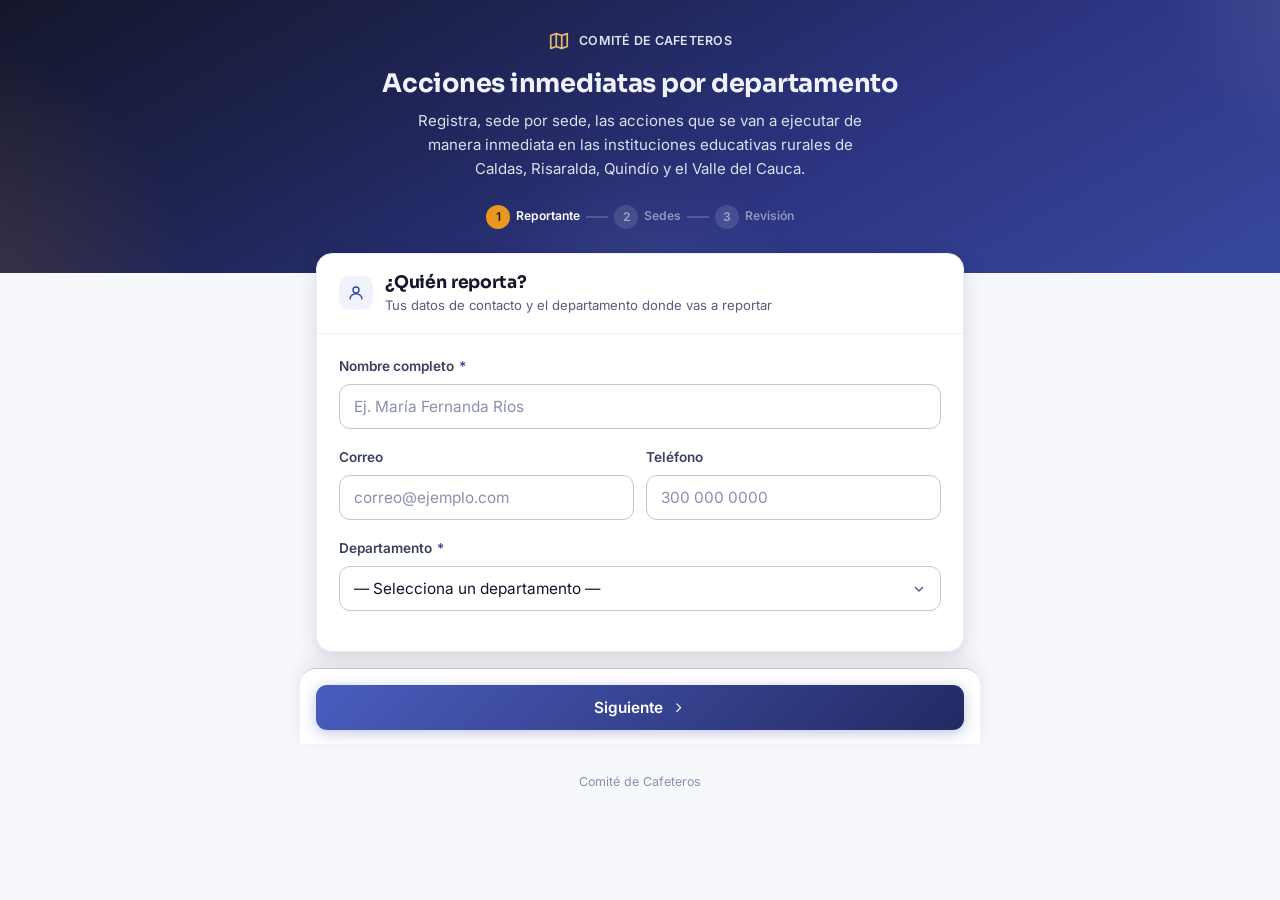
==== index.html @ 0e6f5e3b "Quita "Alianza Educación Rural" del pie de página Co-Authored-By: Claude Sonnet 5 <noreply@anthropic" ====
<!DOCTYPE html>
<html lang="es">
<head>
<meta charset="UTF-8" />
<meta name="viewport" content="width=device-width, initial-scale=1.0, maximum-scale=1" />
<title>Acciones inmediatas por departamento — Comité de Cafeteros</title>
<link rel="icon" type="image/svg+xml" href="favicon.svg" />
<link rel="stylesheet" href="css/tokens.css" />
<link rel="stylesheet" href="css/formulario.css" />
</head>
<body>

<!-- ─── Sprite de íconos (SVG en línea, trazo único) ───────── -->
<svg style="display:none" aria-hidden="true">
  <symbol id="icono-mapa" viewBox="0 0 24 24">
    <path d="M9 4 3 6v14l6-2 6 2 6-2V4l-6 2-6-2Z" stroke-linejoin="round"/>
    <path d="M9 4v14M15 6v14"/>
  </symbol>
  <symbol id="icono-usuario" viewBox="0 0 24 24">
    <circle cx="12" cy="8" r="4"/>
    <path d="M4 20c0-4 3.6-7 8-7s8 3 8 7"/>
  </symbol>
  <symbol id="icono-marcador" viewBox="0 0 24 24">
    <path d="M12 21s7-6.1 7-11.5a7 7 0 0 0-14 0C5 14.9 12 21 12 21Z"/>
    <circle cx="12" cy="9.5" r="2.4"/>
  </symbol>
  <symbol id="icono-edificio" viewBox="0 0 24 24">
    <path d="M4 21V5a1 1 0 0 1 1-1h7a1 1 0 0 1 1 1v16"/>
    <path d="M13 10h6a1 1 0 0 1 1 1v10"/>
    <path d="M4 21h16"/>
    <path d="M8 8h1M8 12h1M8 16h1M16 14h1M16 18h1"/>
  </symbol>
  <symbol id="icono-portapapeles" viewBox="0 0 24 24">
    <path d="M9 3.6h6a1 1 0 0 1 1 1V6h1a2 2 0 0 1 2 2v12a2 2 0 0 1-2 2H7a2 2 0 0 1-2-2V8a2 2 0 0 1 2-2h1V4.6a1 1 0 0 1 1-1Z"/>
    <path d="M9 12h6M9 16h4"/>
  </symbol>
  <symbol id="icono-mas" viewBox="0 0 24 24">
    <path d="M12 5v14M5 12h14"/>
  </symbol>
  <symbol id="icono-menos" viewBox="0 0 24 24">
    <path d="M5 12h14"/>
  </symbol>
  <symbol id="icono-x" viewBox="0 0 24 24">
    <path d="m6 6 12 12M18 6 6 18"/>
  </symbol>
  <symbol id="icono-basura" viewBox="0 0 24 24">
    <path d="M4 7h16"/>
    <path d="M9 7V5a1 1 0 0 1 1-1h4a1 1 0 0 1 1 1v2"/>
    <path d="M6 7l1 13a2 2 0 0 0 2 2h6a2 2 0 0 0 2-2l1-13"/>
    <path d="M10 11v6M14 11v6"/>
  </symbol>
  <symbol id="icono-check-circulo" viewBox="0 0 24 24">
    <circle cx="12" cy="12" r="9"/>
    <path d="m8 12.4 2.6 2.6L16 9.6"/>
  </symbol>
  <symbol id="icono-alerta" viewBox="0 0 24 24">
    <path d="M12 4 22 20H2Z" stroke-linejoin="round"/>
    <path d="M12 10.2v3.6"/>
    <circle cx="12" cy="17" r="0.9" fill="currentColor" stroke="none"/>
  </symbol>
  <symbol id="icono-circulo" viewBox="0 0 24 24">
    <circle cx="12" cy="12" r="8"/>
  </symbol>
  <symbol id="icono-bandera" viewBox="0 0 24 24">
    <path d="M5 21V4"/>
    <path d="M5 4s1.3-1 4-1 4.7 2 7.5 2 3.5-1 3.5-1v11s-1 1-3.5 1-4.7-2-7.5-2-4 1-4 1"/>
  </symbol>
  <symbol id="icono-lapiz" viewBox="0 0 24 24">
    <path d="M17 3a2.85 2.83 0 1 1 4 4L7.5 20.5 2 22l1.5-5.5Z" stroke-linejoin="round"/>
  </symbol>
  <symbol id="icono-guardado" viewBox="0 0 24 24">
    <path d="M19 21H5a2 2 0 0 1-2-2V5a2 2 0 0 1 2-2h11l5 5v11a2 2 0 0 1-2 2Z" stroke-linejoin="round"/>
    <path d="M17 21v-8H7v8M7 3v5h8"/>
  </symbol>
  <symbol id="icono-flecha-izq" viewBox="0 0 24 24">
    <path d="m15 6-6 6 6 6"/>
  </symbol>
  <symbol id="icono-flecha-der" viewBox="0 0 24 24">
    <path d="m9 6 6 6-6 6"/>
  </symbol>
</svg>

<header class="header">
  <div class="header-inner">
    <div class="header-marca">
      <svg class="icono-svg"><use href="#icono-mapa"></use></svg>
      <span>COMITÉ DE CAFETEROS</span>
    </div>
    <h1 class="header-titulo">Acciones inmediatas por departamento</h1>
    <p class="header-sub">
      Registra, sede por sede, las acciones que se van a ejecutar de manera
      inmediata en las instituciones educativas rurales de Caldas, Risaralda,
      Quindío y el Valle del Cauca.
    </p>

    <div class="progreso-pasos" id="progresoPasos">
      <div class="progreso-paso activo" data-paso="1"><span class="num">1</span><span class="etiqueta">Reportante</span></div>
      <div class="progreso-linea"></div>
      <div class="progreso-paso" data-paso="2"><span class="num">2</span><span class="etiqueta">Sedes</span></div>
      <div class="progreso-linea"></div>
      <div class="progreso-paso" data-paso="3"><span class="num">3</span><span class="etiqueta">Revisión</span></div>
    </div>
  </div>
</header>

<main class="contenedor">

  <form id="formulario" novalidate>

    <!-- ═══ PASO 1 — Quién reporta ═══ -->
    <section class="paso" id="paso1" data-paso="1">
      <div class="card">
        <div class="card-head">
          <div class="icono"><svg class="icono-svg"><use href="#icono-usuario"></use></svg></div>
          <div>
            <h2>¿Quién reporta?</h2>
            <div class="card-head-sub">Tus datos de contacto y el departamento donde vas a reportar</div>
          </div>
        </div>
        <div class="card-body">
          <div class="campo">
            <label for="reportanteNombre">Nombre completo <span class="req">*</span></label>
            <input class="control" id="reportanteNombre" list="listaReportantes" placeholder="Ej. María Fernanda Ríos" autocomplete="off" required />
            <datalist id="listaReportantes"></datalist>
            <div class="previsualizacion oculto" id="previaNombreReportante"></div>
          </div>
          <div class="campo-fila">
            <div class="campo">
              <label for="reportanteCorreo">Correo</label>
              <input class="control" type="email" id="reportanteCorreo" placeholder="correo@ejemplo.com" />
            </div>
            <div class="campo">
              <label for="reportanteTelefono">Teléfono</label>
              <input class="control" type="tel" id="reportanteTelefono" placeholder="300 000 0000" />
            </div>
          </div>
          <div class="campo">
            <label for="selectDepartamento">Departamento <span class="req">*</span></label>
            <select class="control" id="selectDepartamento" required>
              <option value="">— Selecciona un departamento —</option>
            </select>
          </div>

          <div class="oculto" id="bloqueMisReportes">
            <label>Ya tienes registros guardados</label>
            <div class="mis-reportes" id="listaMisReportes"></div>
          </div>
        </div>
      </div>
    </section>

    <!-- ═══ PASO 2 — Instituciones y sedes ═══ -->
    <section class="paso oculto" id="paso2" data-paso="2">
      <div class="card">
        <div class="card-head">
          <div class="icono"><svg class="icono-svg"><use href="#icono-edificio"></use></svg></div>
          <div>
            <h2>Instituciones y sedes</h2>
            <div class="card-head-sub">Agrega una o más instituciones — cada una puede ser de un municipio distinto — y dentro de cada una sus sedes afectadas</div>
          </div>
        </div>
        <div class="card-body">
          <div id="listaInstituciones"></div>
          <button type="button" class="btn btn-agregar" id="btnAgregarInstitucion">
            <svg class="icono-svg"><use href="#icono-mas"></use></svg>
            Agregar institución educativa
          </button>
        </div>
      </div>
    </section>

    <!-- ═══ PASO 3 — Revisión y envío ═══ -->
    <section class="paso oculto" id="paso3" data-paso="3">
      <div class="card">
        <div class="card-head">
          <div class="icono"><svg class="icono-svg"><use href="#icono-portapapeles"></use></svg></div>
          <div>
            <h2>Revisión</h2>
            <div class="card-head-sub">Verifica la información antes de enviarla</div>
          </div>
        </div>
        <div class="card-body">
          <div id="alertaRevision"></div>
          <div id="listaRevision"></div>
        </div>
      </div>
    </section>

    <div class="autoguardado oculto" id="indicadorAutoguardado">
      <svg class="icono-svg"><use href="#icono-guardado"></use></svg>
      <span id="textoAutoguardado">Guardado en este dispositivo</span>
    </div>

    <div class="acciones-paso">
      <button type="button" class="btn btn-secundario oculto" id="btnAnterior">
        <svg class="icono-svg"><use href="#icono-flecha-izq"></use></svg>
        Anterior
      </button>
      <button type="button" class="btn btn-primario" id="btnSiguiente">
        Siguiente
        <svg class="icono-svg"><use href="#icono-flecha-der"></use></svg>
      </button>
      <button type="button" class="btn btn-primario oculto" id="btnEnviar">Enviar registros</button>
    </div>
  </form>

  <!-- ═══ Pantalla de resultado del envío ═══ -->
  <section class="pantalla-resultado oculto" id="pantallaResultado">
    <div class="icono-resultado" id="iconoResultado"></div>
    <div class="titulo" id="tituloResultado"></div>
    <div class="detalle" id="detalleResultado"></div>
    <div class="barra-global"><div class="relleno" id="barraGlobalRelleno"></div></div>
    <div class="lista-progreso-envio" id="listaProgresoEnvio"></div>
    <div id="accionesResultado"></div>
  </section>

  <div class="footer-creditos">Comité de Cafeteros</div>
</main>

<!-- ═══ Templates de repetidores ═══ -->
<template id="tpl-institucion">
  <div class="institucion-bloque">
    <div class="institucion-head">
      <div class="titulo">
        <svg class="icono-svg"><use href="#icono-edificio"></use></svg>
        <span class="numero-institucion">Institución</span>
      </div>
      <button type="button" class="btn-peligro btn-quitar-institucion">
        <svg class="icono-svg"><use href="#icono-basura"></use></svg>
        Quitar
      </button>
    </div>
    <div class="institucion-body">
      <div class="campo">
        <label>Municipio <span class="req">*</span></label>
        <select class="control select-municipio">
          <option value="">— Selecciona un municipio —</option>
        </select>
      </div>

      <div class="campo campo-institucion-select">
        <label>Institución educativa <span class="req">*</span></label>
        <select class="control select-institucion"></select>
      </div>
      <div class="campo campo-institucion-otra oculto">
        <label>Nombre de la institución educativa <span class="req">*</span></label>
        <input class="control input-institucion-otra" placeholder="Ej. Institución Educativa El Edén" />
      </div>

      <div class="sedes-lista"></div>
      <button type="button" class="btn btn-agregar btn-agregar-sede">
        <svg class="icono-svg"><use href="#icono-mas"></use></svg>
        Agregar sede
      </button>
    </div>
  </div>
</template>

<template id="tpl-sede">
  <div class="sede-bloque">
    <div class="sede-head">
      <div class="titulo">
        <svg class="icono-svg"><use href="#icono-marcador"></use></svg>
        <span class="numero-sede">Sede</span>
        <span class="badge-estado borrador badge-estado-sede">Borrador</span>
      </div>
      <button type="button" class="btn-peligro btn-quitar-sede">
        <svg class="icono-svg"><use href="#icono-x"></use></svg>
      </button>
    </div>
    <div class="sede-body">
      <div class="campo campo-sede-select">
        <label>Nombre de la sede <span class="req">*</span></label>
        <select class="control select-sede"></select>
      </div>
      <div class="campo campo-sede-otra oculto">
        <label>Nombre de la sede <span class="req">*</span></label>
        <input class="control input-sede-otra" placeholder="Ej. Central" />
      </div>

      <div class="campo-fila">
        <div class="campo">
          <label>Vereda</label>
          <input class="control input-vereda" placeholder="Ej. La Esperanza" />
        </div>
        <div class="campo">
          <label>Nombre del rector</label>
          <input class="control input-rector" placeholder="Ej. Carlos Andrés Gómez" />
        </div>
      </div>

      <div class="campo">
        <label>Número de estudiantes</label>
        <div class="stepper">
          <button type="button" class="btn-restar" aria-label="Restar">
            <svg class="icono-svg"><use href="#icono-menos"></use></svg>
          </button>
          <input class="control input-estudiantes" type="number" min="0" step="1" value="" placeholder="0" />
          <button type="button" class="btn-sumar" aria-label="Sumar">
            <svg class="icono-svg"><use href="#icono-mas"></use></svg>
          </button>
        </div>
      </div>

      <div class="campo">
        <label>Afectaciones</label>
        <div class="chips chips-afectacion">
          <button type="button" class="chip" data-valor="Estructural">Estructural</button>
          <button type="button" class="chip" data-valor="Cubierta y techos">Cubierta y techos</button>
          <button type="button" class="chip" data-valor="Pisos y andenes">Pisos y andenes</button>
          <button type="button" class="chip" data-valor="Baterías sanitarias">Baterías sanitarias</button>
          <button type="button" class="chip" data-valor="Acueducto / agua potable">Acueducto / agua potable</button>
          <button type="button" class="chip" data-valor="Energía eléctrica">Energía eléctrica</button>
          <button type="button" class="chip" data-valor="Conectividad / internet">Conectividad / internet</button>
          <button type="button" class="chip" data-valor="Mobiliario y dotación">Mobiliario y dotación</button>
          <button type="button" class="chip" data-valor="Restaurante escolar / cocina">Restaurante escolar / cocina</button>
          <button type="button" class="chip" data-valor="Vías de acceso">Vías de acceso</button>
          <button type="button" class="chip" data-valor="Zonas deportivas">Zonas deportivas</button>
          <button type="button" class="chip" data-valor="Vivienda de docentes">Vivienda de docentes</button>
          <button type="button" class="chip" data-valor="Otra">Otra</button>
          <button type="button" class="chip" data-valor="Sin afectaciones" data-sin-afectaciones>Sin afectaciones</button>
        </div>
      </div>

      <div class="campo">
        <label>Descripción de las afectaciones</label>
        <textarea class="control textarea-descripcion" placeholder="Describe brevemente el estado de la sede…"></textarea>
      </div>

      <div class="campo">
        <label>Acciones para ejecutar de manera inmediata</label>
        <textarea class="control textarea-acciones" placeholder="¿Qué se necesita hacer ya en esta sede?"></textarea>
      </div>
    </div>
  </div>
</template>

<script src="js/texto.js"></script>
<script src="js/catalogo.js"></script>
<script src="js/config.js"></script>
<script src="js/formulario.js"></script>
</body>
</html>
---- css/tokens.css ----
/* ================================================
   TOKENS — Acciones inmediatas por departamento
   Paleta propia: índigo profundo + acento ámbar. Distinta a propósito de la
   terracota de "Encuesta Daños por sismo" y del verde del resto del
   programa, para que esta plataforma se distinga de un vistazo.
   ================================================ */

@import url('https://fonts.googleapis.com/css2?family=Sora:wght@500;600;700;800&family=Inter:opsz,wght@14..32,400;14..32,500;14..32,600;14..32,700&display=swap');

:root {
  /* Neutros fríos */
  --papel:      #F7F8FC;
  --superficie: #FFFFFF;
  --tinta-900:  #14172B;
  --tinta-700:  #3A4060;
  --tinta-600:  #565D82;
  --tinta-400:  #8A90AE;
  --tinta-300:  #C1C6DE;
  --borde:      #E2E5F0;
  --borde-suave:#EDEFF6;

  /* Marca — índigo */
  --indigo-800: #232A63;
  --indigo-700: #2C3480;
  --indigo-600: #37489C;
  --indigo-500: #4A5DBE;
  --indigo-300: #A7B2E3;
  --indigo-100: #E7EAFA;
  --indigo-50:  #F1F3FC;

  /* Acento — ámbar */
  --ambar-600:  #C8790F;
  --ambar-500:  #E8981F;
  --ambar-300:  #F5C777;
  --ambar-100:  #FDF0D8;

  /* Semántico: éxito / completo */
  --exito-ink:  #1F5C38;
  --exito:      #2F7A4F;
  --exito-bg:   #E6F3EA;
  --exito-borde:#A9D9BB;

  /* Semántico: borrador / atención */
  --alerta-ink: #8F5C0A;
  --alerta:     #D99A2B;
  --alerta-bg:  #FCF1DC;
  --alerta-borde:#F0CE8E;

  /* Semántico: error */
  --peligro-ink:#8A2C22;
  --peligro:    #B23A2E;
  --peligro-bg: #FBEAE7;
  --peligro-borde:#EFC0B7;

  /* Semántico: informativo */
  --info-ink:   #2B4E7A;
  --info:       #3D6FA6;
  --info-bg:    #EAF1F8;
  --info-borde: #BFD7EC;

  --sombra-xs:  0 1px 2px rgba(20,23,43,0.06);
  --sombra-sm:  0 2px 6px rgba(20,23,43,0.07), 0 1px 2px rgba(20,23,43,0.05);
  --sombra:     0 8px 24px rgba(20,23,43,0.10), 0 2px 8px rgba(20,23,43,0.05);
  --sombra-lg:  0 16px 44px rgba(20,23,43,0.14), 0 4px 14px rgba(20,23,43,0.07);

  --radio:      16px;
  --radio-sm:   11px;
  --radio-pill: 100px;

  --ease-out:   cubic-bezier(0.16, 1, 0.3, 1);
  --t-fast:     0.15s var(--ease-out);
  --t:          0.22s var(--ease-out);
  --t-slow:     0.4s var(--ease-out);
}

*, *::before, *::after { box-sizing: border-box; margin: 0; padding: 0; }

html { -webkit-text-size-adjust: 100%; }

@media (prefers-reduced-motion: reduce) {
  *, *::before, *::after {
    animation-duration: 0.01ms !important;
    animation-iteration-count: 1 !important;
    transition-duration: 0.01ms !important;
    scroll-behavior: auto !important;
  }
}

body {
  font-family: 'Inter', sans-serif;
  font-weight: 400;
  background: var(--papel);
  color: var(--tinta-900);
  min-height: 100vh;
  line-height: 1.55;
  font-size: 16px;
  -webkit-font-smoothing: antialiased;
}

h1, h2, h3 { font-family: 'Sora', sans-serif; line-height: 1.2; letter-spacing: -0.01em; }

button { font-family: inherit; cursor: pointer; }
input, select, textarea { font-family: inherit; font-size: 1rem; }

a { color: var(--indigo-600); }

.oculto { display: none !important; }

:focus-visible {
  outline: 2.5px solid var(--indigo-500);
  outline-offset: 2px;
  border-radius: 4px;
}

.icono-svg {
  width: 1em;
  height: 1em;
  stroke: currentColor;
  fill: none;
  stroke-width: 1.85;
  stroke-linecap: round;
  stroke-linejoin: round;
  flex-shrink: 0;
  display: inline-block;
  vertical-align: -0.15em;
}

.spinner {
  width: 34px; height: 34px; margin: 0 auto 16px;
  border: 3px solid var(--indigo-100); border-top-color: var(--indigo-600);
  border-radius: 50%; animation: girar 0.7s linear infinite;
}
.spinner-sm {
  width: 16px; height: 16px;
  border: 2px solid var(--info-borde); border-top-color: var(--info);
  border-radius: 50%; animation: girar 0.7s linear infinite;
  flex-shrink: 0;
}
@keyframes girar { to { transform: rotate(360deg); } }
---- css/formulario.css ----
/* ================================================
   FORMULARIO — Acciones inmediatas por departamento
   ================================================ */

/* ─── Header ────────────────────────────────── */
.header {
  background: linear-gradient(150deg, #14172B 0%, #1E2350 30%, #2C3480 62%, #37489C 100%);
  color: #F1F3FC;
  padding: 30px 20px 44px;
  text-align: center;
  position: relative;
  overflow: hidden;
}

.header::before {
  content: '';
  position: absolute;
  inset: 0;
  background:
    radial-gradient(circle 520px at -8% 118%, rgba(232,152,31,0.20) 0%, transparent 58%),
    radial-gradient(circle 380px at 106% -12%, rgba(255,255,255,0.10) 0%, transparent 52%),
    radial-gradient(circle 260px at 50% 112%, rgba(255,255,255,0.06) 0%, transparent 60%);
  pointer-events: none;
}

.header-inner { position: relative; max-width: 680px; margin: 0 auto; }

.header-marca {
  display: inline-flex; align-items: center; justify-content: center; gap: 9px;
  margin-bottom: 16px; opacity: 0.92;
}
.header-marca .icono-svg { width: 22px; height: 22px; color: var(--ambar-300); }
.header-marca span { font-size: 0.78rem; font-weight: 600; letter-spacing: 0.02em; }

.header-titulo { font-size: 1.6rem; font-weight: 700; margin-bottom: 10px; }
.header-sub { font-size: 0.94rem; opacity: 0.9; max-width: 480px; margin: 0 auto; line-height: 1.6; }

/* ─── Progreso del asistente ──────────────────── */
.progreso-pasos {
  display: flex; align-items: center; justify-content: center; gap: 6px;
  margin-top: 24px; position: relative;
}
.progreso-paso {
  display: flex; align-items: center; gap: 6px;
  font-size: 0.76rem; font-weight: 600; color: rgba(241,243,252,0.5);
  transition: color var(--t);
}
.progreso-paso .num {
  width: 24px; height: 24px; border-radius: 50%;
  background: rgba(255,255,255,0.12); color: inherit;
  display: flex; align-items: center; justify-content: center;
  font-size: 0.75rem; transition: background var(--t), color var(--t);
}
.progreso-paso.activo { color: #fff; }
.progreso-paso.activo .num { background: var(--ambar-500); color: #26160A; }
.progreso-paso.hecho { color: rgba(241,243,252,0.85); }
.progreso-paso.hecho .num { background: rgba(255,255,255,0.22); }
.progreso-linea { width: 22px; height: 1.5px; background: rgba(255,255,255,0.18); }
.progreso-paso .etiqueta { display: none; }
@media (min-width: 560px) {
  .progreso-paso .etiqueta { display: inline; }
}

/* ─── Contenedor principal ──────────────────── */
.contenedor { max-width: 680px; margin: -20px auto 0; padding: 0 16px 100px; position: relative; }

.cargando-catalogos { background: var(--superficie); border-radius: var(--radio); box-shadow: var(--sombra); padding: 52px 24px; text-align: center; color: var(--tinta-600); }

/* ─── Tarjetas genéricas ─────────────────────── */
.card { background: var(--superficie); border-radius: var(--radio); box-shadow: var(--sombra); margin-bottom: 16px; overflow: hidden; border: 1px solid var(--borde-suave); }
.card-head { padding: 18px 22px; display: flex; align-items: center; gap: 12px; border-bottom: 1px solid var(--borde-suave); }
.card-head .icono { width: 34px; height: 34px; border-radius: 10px; flex-shrink: 0; background: var(--indigo-50); color: var(--indigo-600); display: flex; align-items: center; justify-content: center; }
.card-head .icono .icono-svg { width: 18px; height: 18px; }
.card-head h2 { font-size: 1.08rem; font-weight: 700; color: var(--tinta-900); }
.card-head .card-head-sub { font-size: 0.82rem; color: var(--tinta-600); margin-top: 2px; }
.card-body { padding: 22px; }

/* ─── Paso (wizard) ───────────────────────────── */
.paso { animation: entrada-bloque 0.32s var(--ease-out); }

@keyframes entrada-bloque {
  from { opacity: 0; transform: translateY(-8px) scale(0.985); }
  to   { opacity: 1; transform: translateY(0) scale(1); }
}

/* ─── Campos ────────────────────────────────── */
.campo { margin-bottom: 18px; }
.campo label { display: block; font-size: 0.85rem; font-weight: 600; color: var(--tinta-700); margin-bottom: 7px; }
.campo .req { color: var(--indigo-600); margin-left: 2px; }
.campo .ayuda { font-size: 0.79rem; color: var(--tinta-600); margin-top: 5px; }
.campo .previsualizacion { font-size: 0.79rem; color: var(--indigo-600); margin-top: 5px; font-weight: 500; }

.control {
  display: block; width: 100%; padding: 12px 14px;
  border: 1.5px solid var(--tinta-300); border-radius: var(--radio-sm);
  font-size: 0.96rem; color: var(--tinta-900); background: var(--superficie);
  outline: none; transition: border-color var(--t), box-shadow var(--t), background var(--t);
  -webkit-appearance: none; appearance: none;
}
.control::placeholder { color: var(--tinta-400); }
.control:focus { border-color: var(--indigo-500); box-shadow: 0 0 0 3.5px var(--indigo-100); }
.control:disabled { background: var(--borde-suave); color: var(--tinta-600); cursor: not-allowed; }
.control-error { border-color: var(--peligro) !important; box-shadow: 0 0 0 3.5px var(--peligro-bg); }
textarea.control { resize: vertical; min-height: 88px; line-height: 1.55; }

select.control {
  background-image: url("data:image/svg+xml,%3Csvg xmlns='http://www.w3.org/2000/svg' width='16' height='16' viewBox='0 0 24 24' fill='none' stroke='%23565D82' stroke-width='2.25'%3E%3Cpath d='M6 9l6 6 6-6'/%3E%3C/svg%3E");
  background-repeat: no-repeat; background-position: right 13px center;
  padding-right: 38px; cursor: pointer;
}
select.control:disabled {
  background-image: url("data:image/svg+xml,%3Csvg xmlns='http://www.w3.org/2000/svg' width='16' height='16' viewBox='0 0 24 24' fill='none' stroke='%238A90AE' stroke-width='2.25'%3E%3Cpath d='M6 9l6 6 6-6'/%3E%3C/svg%3E");
}

.campo-fila { display: grid; grid-template-columns: 1fr 1fr; gap: 12px; }
@media (max-width: 480px) { .campo-fila { grid-template-columns: 1fr; } }

/* ─── Stepper número de estudiantes ──────────── */
.stepper { display: flex; align-items: center; gap: 10px; }
.stepper button {
  width: 40px; height: 40px; border-radius: var(--radio-sm); flex-shrink: 0;
  border: 1.5px solid var(--tinta-300); background: var(--superficie); color: var(--indigo-600);
  display: flex; align-items: center; justify-content: center;
  transition: background var(--t-fast), border-color var(--t-fast);
}
.stepper button:hover { background: var(--indigo-50); border-color: var(--indigo-500); }
.stepper button:active { transform: scale(0.95); }
.stepper input { text-align: center; }

/* ─── Chips (afectaciones) ───────────────────── */
.chips { display: flex; flex-wrap: wrap; gap: 8px; }
.chip {
  display: inline-flex; align-items: center; gap: 6px;
  padding: 9px 16px; border: 1.5px solid var(--tinta-300); border-radius: var(--radio-pill);
  background: var(--superficie); color: var(--tinta-600);
  font-size: 0.85rem; font-weight: 500;
  transition: border-color var(--t-fast), background var(--t-fast), color var(--t-fast), transform var(--t-fast);
  user-select: none;
}
.chip:hover { border-color: var(--indigo-500); color: var(--indigo-700); background: var(--indigo-50); }
.chip:active { transform: scale(0.96); }
.chip.activo {
  border-color: var(--indigo-600); background: var(--indigo-600); color: #fff; font-weight: 600;
  box-shadow: 0 2px 8px rgba(55,72,156,0.28);
  animation: chip-pop 0.28s var(--ease-out);
}
.chip[data-sin-afectaciones].activo { border-color: var(--exito); background: var(--exito); box-shadow: 0 2px 8px rgba(47,122,79,0.28); }
@keyframes chip-pop { 0% { transform: scale(0.9); } 55% { transform: scale(1.05); } 100% { transform: scale(1); } }

/* ─── Botones ───────────────────────────────── */
.btn {
  display: inline-flex; align-items: center; justify-content: center; gap: 8px;
  padding: 13px 22px; border: none; border-radius: var(--radio-sm);
  font-size: 0.96rem; font-weight: 600;
  transition: transform var(--t-fast), box-shadow var(--t-fast), opacity var(--t-fast), background var(--t-fast);
  white-space: nowrap;
}
.btn-primario { background: linear-gradient(135deg, var(--indigo-500), var(--indigo-800)); color: #fff; box-shadow: 0 3px 14px rgba(55,72,156,0.32); }
.btn-primario:hover:not(:disabled) { transform: translateY(-1.5px); box-shadow: 0 6px 18px rgba(55,72,156,0.38); }
.btn-primario:active:not(:disabled) { transform: translateY(0); }
.btn-primario:disabled { opacity: 0.45; cursor: not-allowed; box-shadow: none; }

.btn-secundario { background: var(--indigo-50); color: var(--indigo-700); border: 1.5px solid var(--indigo-100); }
.btn-secundario:hover { background: var(--indigo-100); }

.btn-agregar { width: 100%; background: var(--superficie); color: var(--indigo-700); border: 1.5px dashed var(--indigo-300); padding: 15px; }
.btn-agregar:hover { background: var(--indigo-50); border-style: solid; border-color: var(--indigo-500); }
.btn-agregar .icono-svg { width: 17px; height: 17px; }

.btn-peligro {
  background: var(--peligro-bg); color: var(--peligro-ink); border: 1.5px solid var(--peligro-borde);
  padding: 8px 13px; font-size: 0.84rem; border-radius: var(--radio-sm);
  display: inline-flex; align-items: center; gap: 6px;
}
.btn-peligro:hover { background: #F7DAD4; }
.btn-peligro .icono-svg { width: 14px; height: 14px; }

.btn-texto { background: none; color: var(--indigo-600); border: none; padding: 6px 4px; font-size: 0.85rem; font-weight: 600; text-decoration: underline; text-underline-offset: 2px; flex-shrink: 0; }
.btn-texto:hover { color: var(--indigo-800); }

.btn-block { width: 100%; }

/* ─── Bloques de institución / sede ──────────── */
.institucion-bloque {
  border: 1.5px solid var(--tinta-300); border-radius: var(--radio);
  margin-bottom: 16px; overflow: hidden; background: var(--superficie);
  animation: entrada-bloque 0.4s var(--ease-out);
  box-shadow: var(--sombra-xs);
}
.institucion-head { display: flex; align-items: center; justify-content: space-between; gap: 10px; padding: 15px 18px; background: var(--indigo-50); border-bottom: 1px solid var(--indigo-100); }
.institucion-head .titulo { display: flex; align-items: center; gap: 8px; font-weight: 700; color: var(--indigo-700); font-size: 0.96rem; }
.institucion-head .titulo .icono-svg { width: 16px; height: 16px; }
.institucion-body { padding: 20px; }

.sedes-lista { margin-top: 6px; }
.sede-bloque { border: 1.5px solid var(--tinta-300); border-radius: var(--radio-sm); margin-bottom: 14px; background: var(--papel); animation: entrada-bloque 0.35s var(--ease-out); }
.sede-head { display: flex; align-items: center; justify-content: space-between; gap: 10px; padding: 12px 16px; border-bottom: 1px solid var(--tinta-300); }
.sede-head .titulo { display: flex; align-items: center; gap: 7px; font-weight: 600; font-size: 0.89rem; color: var(--tinta-900); }
.sede-head .titulo .icono-svg { width: 14px; height: 14px; color: var(--indigo-600); }
.sede-body { padding: 18px; }

.badge-estado { font-size: 0.72rem; font-weight: 700; padding: 3px 10px; border-radius: var(--radio-pill); margin-left: 6px; white-space: nowrap; }
.badge-estado.borrador { color: var(--alerta-ink); background: var(--alerta-bg); }
.badge-estado.completo { color: var(--exito-ink); background: var(--exito-bg); }

/* ─── Alertas / mensajes ─────────────────────── */
.alerta { border-radius: var(--radio-sm); padding: 13px 16px; font-size: 0.87rem; margin-bottom: 16px; display: flex; align-items: flex-start; gap: 10px; font-weight: 500; animation: entrada-bloque 0.3s var(--ease-out); }
.alerta .icono-svg { width: 17px; height: 17px; margin-top: 1px; flex-shrink: 0; }
.alerta-error { background: var(--peligro-bg); color: var(--peligro-ink); border: 1.5px solid var(--peligro-borde); }
.alerta-aviso { background: var(--alerta-bg); color: var(--alerta-ink); border: 1.5px solid var(--alerta-borde); }
.alerta-ok    { background: var(--exito-bg); color: var(--exito-ink); border: 1.5px solid var(--exito-borde); }

/* ─── Autoguardado ────────────────────────────── */
.autoguardado { display: flex; align-items: center; gap: 6px; font-size: 0.78rem; color: var(--tinta-600); justify-content: center; margin-top: 10px; }
.autoguardado .icono-svg { width: 13px; height: 13px; }

/* ─── Mis reportes guardados ──────────────────── */
.mis-reportes { margin-top: 4px; }
.mis-reportes-item {
  display: flex; align-items: center; justify-content: space-between; gap: 10px;
  padding: 11px 14px; border-radius: var(--radio-sm); border: 1.5px solid var(--borde);
  margin-bottom: 8px; font-size: 0.85rem; background: var(--papel);
}
.mis-reportes-item .nombre { font-weight: 600; }
.mis-reportes-item .lugar { color: var(--tinta-600); font-size: 0.79rem; }

/* ─── Revisión ────────────────────────────────── */
.revision-item {
  border: 1.5px solid var(--borde); border-radius: var(--radio-sm);
  padding: 16px; margin-bottom: 12px; background: var(--papel);
}
.revision-item .titulo { font-weight: 700; color: var(--indigo-700); margin-bottom: 8px; display: flex; align-items: center; gap: 8px; }
.revision-item dl { display: grid; grid-template-columns: 120px 1fr; gap: 6px 12px; font-size: 0.86rem; }
.revision-item dt { color: var(--tinta-600); font-weight: 500; }
.revision-item dd { color: var(--tinta-900); }

/* ─── Pantalla de resultado (envío) ───────────── */
.pantalla-resultado { background: var(--superficie); border-radius: var(--radio); box-shadow: var(--sombra); padding: 40px 26px; text-align: center; animation: entrada-bloque 0.35s var(--ease-out); }
.pantalla-resultado .titulo { font-size: 1.2rem; font-weight: 700; margin: 16px 0 6px; }
.pantalla-resultado .detalle { font-size: 0.9rem; color: var(--tinta-600); margin-bottom: 22px; }

.icono-resultado { display: flex; justify-content: center; margin-bottom: 4px; }
.icono-resultado svg { width: 72px; height: 72px; }
.icono-resultado .anillo-exito { fill: none; stroke: var(--exito); stroke-width: 3.5; stroke-linecap: round; stroke-dasharray: 176; stroke-dashoffset: 176; animation: dibujar-anillo 0.5s var(--ease-out) forwards; }
.icono-resultado .marca-exito { fill: none; stroke: var(--exito); stroke-width: 4.5; stroke-linecap: round; stroke-linejoin: round; stroke-dasharray: 30; stroke-dashoffset: 30; animation: dibujar-marca 0.35s var(--ease-out) 0.42s forwards; }
@keyframes dibujar-anillo { to { stroke-dashoffset: 0; } }
@keyframes dibujar-marca  { to { stroke-dashoffset: 0; } }

.lista-progreso-envio { text-align: left; max-width: 460px; margin: 0 auto 8px; }
.progreso-item {
  display: flex; flex-wrap: wrap; align-items: center; gap: 10px;
  padding: 11px 14px; border-radius: var(--radio-sm); margin-bottom: 8px;
  background: var(--papel); font-size: 0.85rem;
  transition: background var(--t), color var(--t);
  animation: entrada-bloque 0.25s var(--ease-out);
}
.progreso-item .estado-icono { flex-shrink: 0; display: flex; align-items: center; justify-content: center; width: 18px; height: 18px; }
.progreso-item .estado-icono .icono-svg { width: 17px; height: 17px; }
.progreso-item.ok     { background: var(--exito-bg); color: var(--exito-ink); }
.progreso-item.error  { background: var(--peligro-bg); color: var(--peligro-ink); }
.progreso-item.activo { background: var(--info-bg); color: var(--info-ink); }
.progreso-item .nombre { flex: 1; }
.progreso-item .detalle-error { flex-basis: 100%; padding-left: 28px; font-size: 0.78rem; opacity: 0.9; }

.barra-global { height: 7px; background: var(--borde-suave); border-radius: var(--radio-pill); overflow: hidden; margin: 20px 0; }
.barra-global .relleno { height: 100%; width: 100%; background: linear-gradient(90deg, var(--indigo-600), var(--ambar-500)); transform: scaleX(0); transform-origin: left; transition: transform 0.4s var(--ease-out); border-radius: var(--radio-pill); }

/* ─── Navegación del asistente ────────────────── */
.acciones-paso {
  position: sticky; bottom: 0; background: var(--superficie);
  padding: 16px 16px 14px; border-top: 1px solid var(--tinta-300);
  box-shadow: 0 -6px 20px rgba(20,23,43,0.08); border-radius: var(--radio) var(--radio) 0 0;
  margin: 0 -16px; display: flex; gap: 10px;
}
.acciones-paso .btn { flex: 1; }

/* ─── Footer institucional ───────────────────── */
.footer-creditos { text-align: center; padding: 28px 16px 8px; font-size: 0.78rem; color: var(--tinta-400); }

/* ─── Responsive ─────────────────────────────── */
@media (max-width: 380px) {
  .header-titulo { font-size: 1.35rem; }
  .card-body, .institucion-body, .sede-body { padding: 15px; }
}
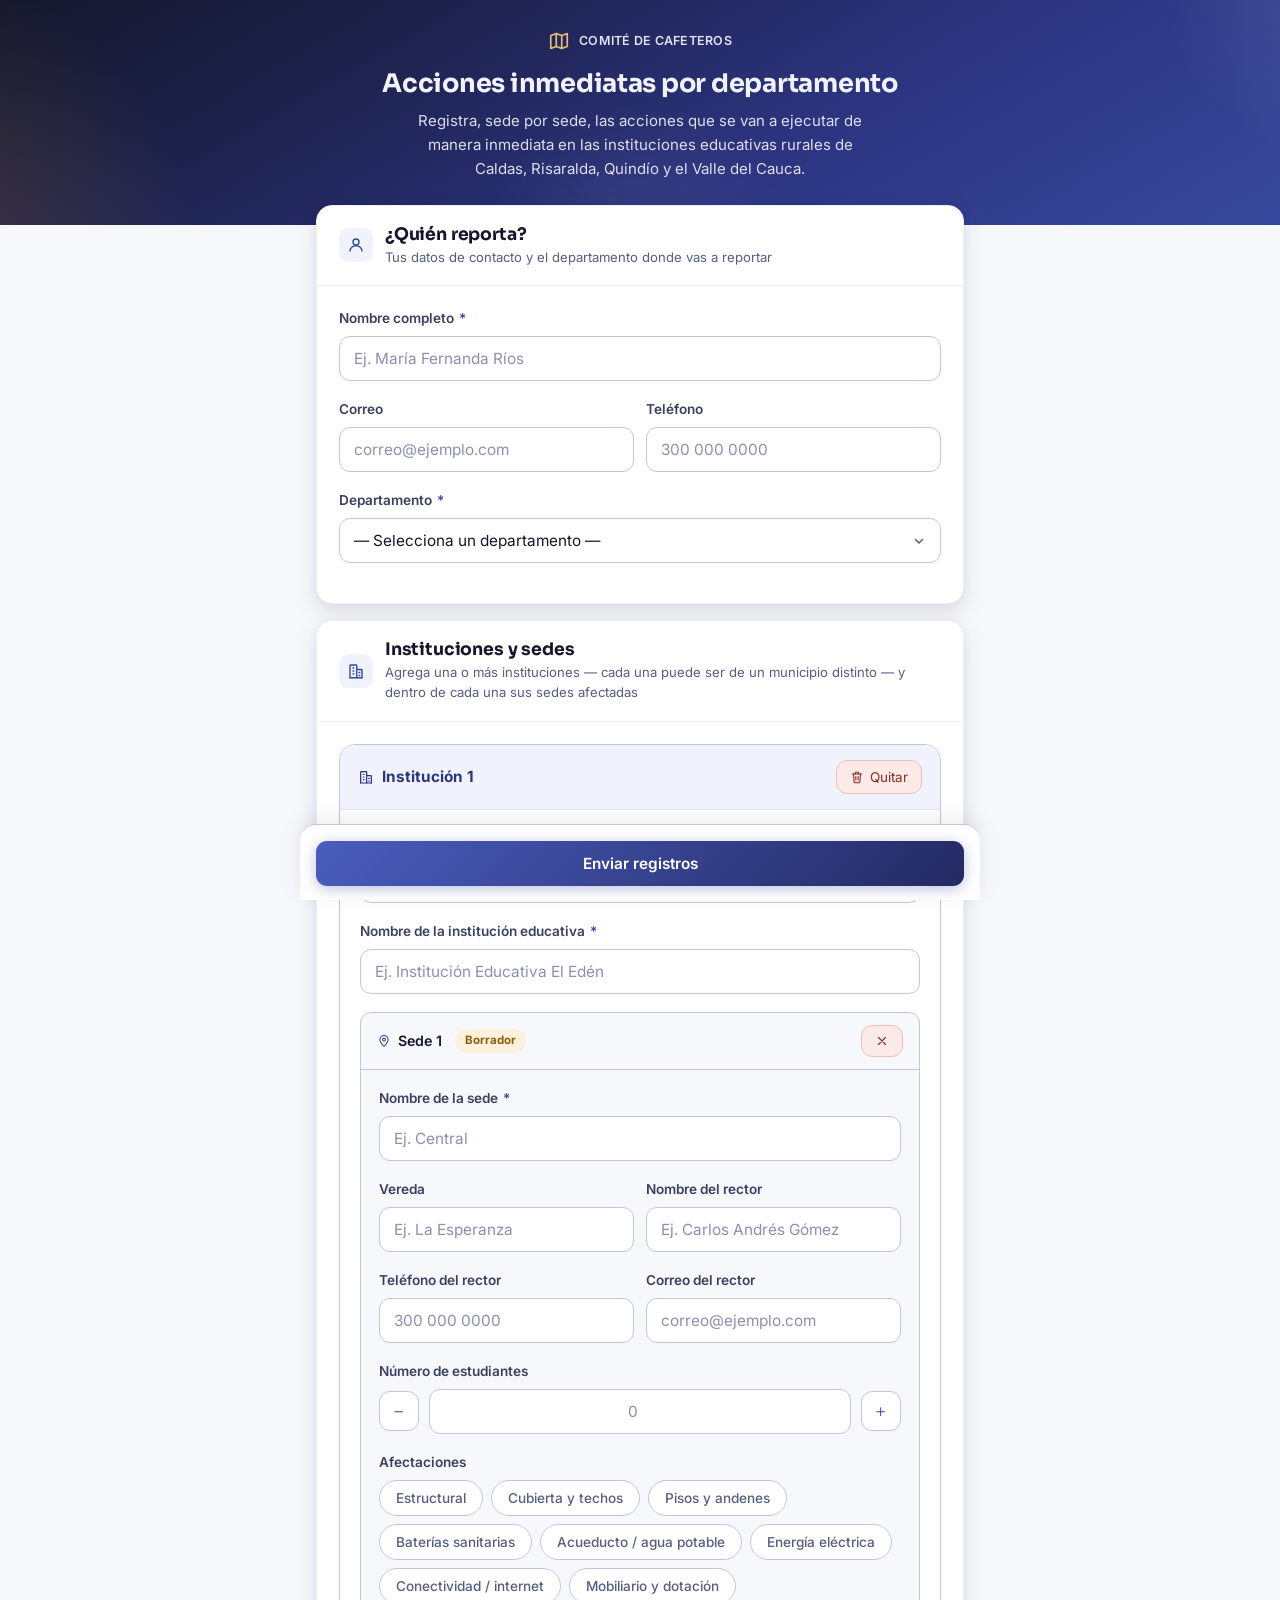
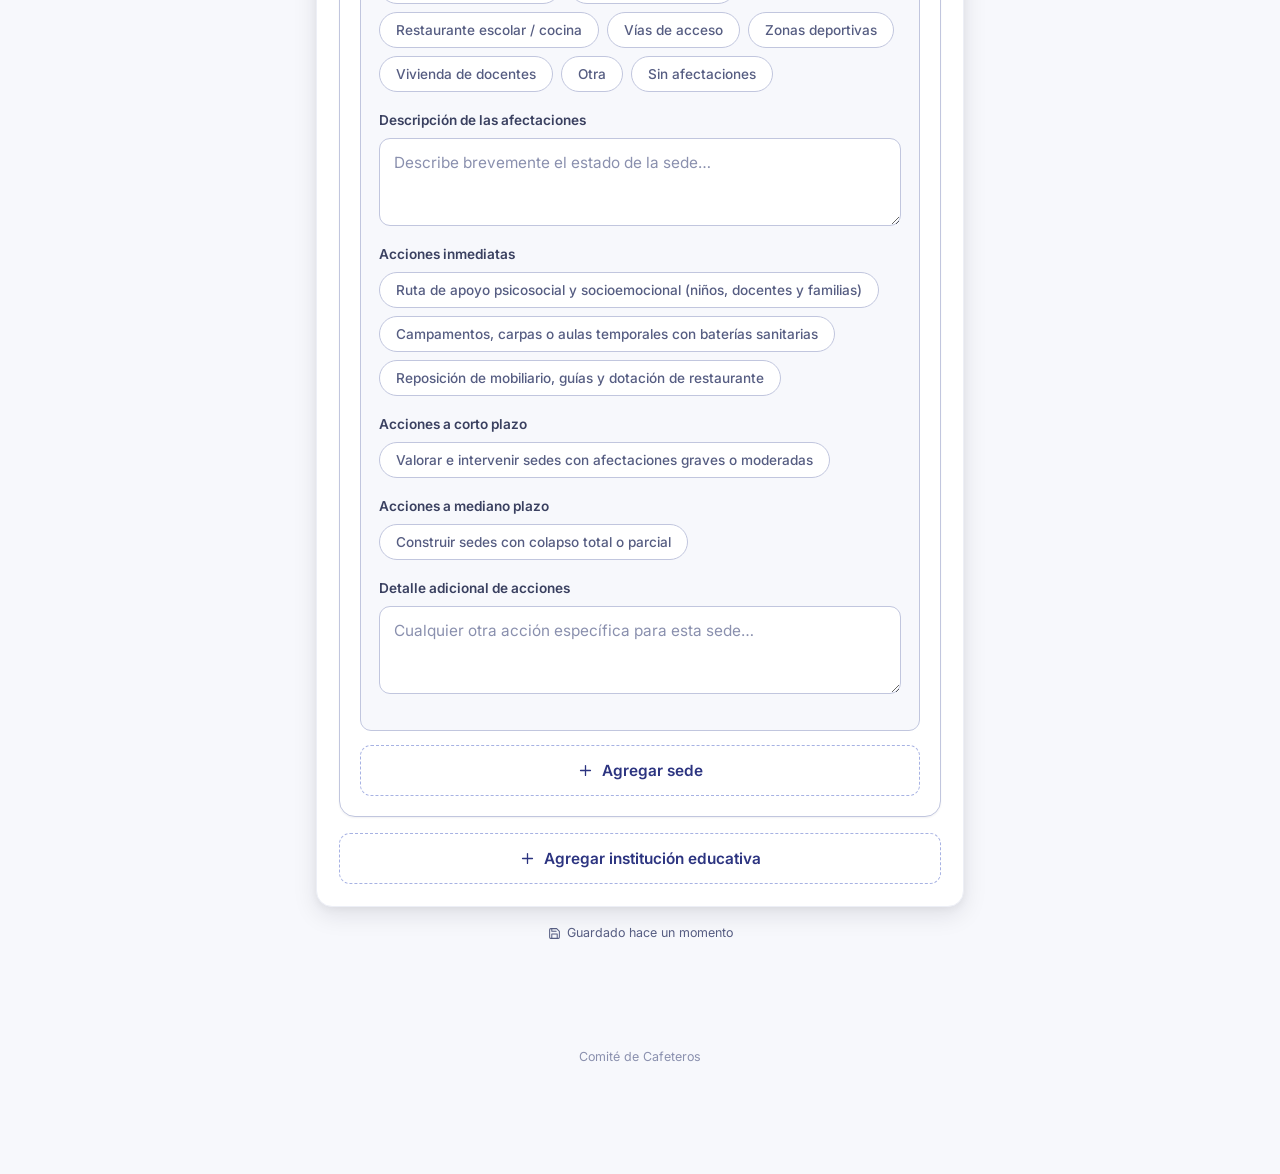
==== commit b08f56f3: "Convierte el formulario a una sola página y agrega teléfono/correo del rector y checklist de accione" ====
--- a/index.html
+++ b/index.html
@@ -30,10 +30,6 @@
     <path d="M4 21h16"/>
     <path d="M8 8h1M8 12h1M8 16h1M16 14h1M16 18h1"/>
   </symbol>
-  <symbol id="icono-portapapeles" viewBox="0 0 24 24">
-    <path d="M9 3.6h6a1 1 0 0 1 1 1V6h1a2 2 0 0 1 2 2v12a2 2 0 0 1-2 2H7a2 2 0 0 1-2-2V8a2 2 0 0 1 2-2h1V4.6a1 1 0 0 1 1-1Z"/>
-    <path d="M9 12h6M9 16h4"/>
-  </symbol>
   <symbol id="icono-mas" viewBox="0 0 24 24">
     <path d="M12 5v14M5 12h14"/>
   </symbol>
@@ -71,12 +67,6 @@
   <symbol id="icono-guardado" viewBox="0 0 24 24">
     <path d="M19 21H5a2 2 0 0 1-2-2V5a2 2 0 0 1 2-2h11l5 5v11a2 2 0 0 1-2 2Z" stroke-linejoin="round"/>
     <path d="M17 21v-8H7v8M7 3v5h8"/>
-  </symbol>
-  <symbol id="icono-flecha-izq" viewBox="0 0 24 24">
-    <path d="m15 6-6 6 6 6"/>
-  </symbol>
-  <symbol id="icono-flecha-der" viewBox="0 0 24 24">
-    <path d="m9 6 6 6-6 6"/>
   </symbol>
 </svg>
 
@@ -93,13 +83,6 @@
       Quindío y el Valle del Cauca.
     </p>
 
-    <div class="progreso-pasos" id="progresoPasos">
-      <div class="progreso-paso activo" data-paso="1"><span class="num">1</span><span class="etiqueta">Reportante</span></div>
-      <div class="progreso-linea"></div>
-      <div class="progreso-paso" data-paso="2"><span class="num">2</span><span class="etiqueta">Sedes</span></div>
-      <div class="progreso-linea"></div>
-      <div class="progreso-paso" data-paso="3"><span class="num">3</span><span class="etiqueta">Revisión</span></div>
-    </div>
   </div>
 </header>
 
@@ -107,82 +90,61 @@
 
   <form id="formulario" novalidate>
 
-    <!-- ═══ PASO 1 — Quién reporta ═══ -->
-    <section class="paso" id="paso1" data-paso="1">
-      <div class="card">
-        <div class="card-head">
-          <div class="icono"><svg class="icono-svg"><use href="#icono-usuario"></use></svg></div>
-          <div>
-            <h2>¿Quién reporta?</h2>
-            <div class="card-head-sub">Tus datos de contacto y el departamento donde vas a reportar</div>
-          </div>
-        </div>
-        <div class="card-body">
+    <!-- ═══ ¿Quién reporta? ═══ -->
+    <section class="card">
+      <div class="card-head">
+        <div class="icono"><svg class="icono-svg"><use href="#icono-usuario"></use></svg></div>
+        <div>
+          <h2>¿Quién reporta?</h2>
+          <div class="card-head-sub">Tus datos de contacto y el departamento donde vas a reportar</div>
+        </div>
+      </div>
+      <div class="card-body">
+        <div class="campo">
+          <label for="reportanteNombre">Nombre completo <span class="req">*</span></label>
+          <input class="control" id="reportanteNombre" list="listaReportantes" placeholder="Ej. María Fernanda Ríos" autocomplete="off" required />
+          <datalist id="listaReportantes"></datalist>
+          <div class="previsualizacion oculto" id="previaNombreReportante"></div>
+        </div>
+        <div class="campo-fila">
           <div class="campo">
-            <label for="reportanteNombre">Nombre completo <span class="req">*</span></label>
-            <input class="control" id="reportanteNombre" list="listaReportantes" placeholder="Ej. María Fernanda Ríos" autocomplete="off" required />
-            <datalist id="listaReportantes"></datalist>
-            <div class="previsualizacion oculto" id="previaNombreReportante"></div>
-          </div>
-          <div class="campo-fila">
-            <div class="campo">
-              <label for="reportanteCorreo">Correo</label>
-              <input class="control" type="email" id="reportanteCorreo" placeholder="correo@ejemplo.com" />
-            </div>
-            <div class="campo">
-              <label for="reportanteTelefono">Teléfono</label>
-              <input class="control" type="tel" id="reportanteTelefono" placeholder="300 000 0000" />
-            </div>
+            <label for="reportanteCorreo">Correo</label>
+            <input class="control" type="email" id="reportanteCorreo" placeholder="correo@ejemplo.com" />
           </div>
           <div class="campo">
-            <label for="selectDepartamento">Departamento <span class="req">*</span></label>
-            <select class="control" id="selectDepartamento" required>
-              <option value="">— Selecciona un departamento —</option>
-            </select>
+            <label for="reportanteTelefono">Teléfono</label>
+            <input class="control" type="tel" id="reportanteTelefono" placeholder="300 000 0000" />
           </div>
-
-          <div class="oculto" id="bloqueMisReportes">
-            <label>Ya tienes registros guardados</label>
-            <div class="mis-reportes" id="listaMisReportes"></div>
-          </div>
+        </div>
+        <div class="campo">
+          <label for="selectDepartamento">Departamento <span class="req">*</span></label>
+          <select class="control" id="selectDepartamento" required>
+            <option value="">— Selecciona un departamento —</option>
+          </select>
+        </div>
+
+        <div class="oculto" id="bloqueMisReportes">
+          <label>Ya tienes registros guardados</label>
+          <div class="mis-reportes" id="listaMisReportes"></div>
         </div>
       </div>
     </section>
 
-    <!-- ═══ PASO 2 — Instituciones y sedes ═══ -->
-    <section class="paso oculto" id="paso2" data-paso="2">
-      <div class="card">
-        <div class="card-head">
-          <div class="icono"><svg class="icono-svg"><use href="#icono-edificio"></use></svg></div>
-          <div>
-            <h2>Instituciones y sedes</h2>
-            <div class="card-head-sub">Agrega una o más instituciones — cada una puede ser de un municipio distinto — y dentro de cada una sus sedes afectadas</div>
-          </div>
-        </div>
-        <div class="card-body">
-          <div id="listaInstituciones"></div>
-          <button type="button" class="btn btn-agregar" id="btnAgregarInstitucion">
-            <svg class="icono-svg"><use href="#icono-mas"></use></svg>
-            Agregar institución educativa
-          </button>
-        </div>
-      </div>
-    </section>
-
-    <!-- ═══ PASO 3 — Revisión y envío ═══ -->
-    <section class="paso oculto" id="paso3" data-paso="3">
-      <div class="card">
-        <div class="card-head">
-          <div class="icono"><svg class="icono-svg"><use href="#icono-portapapeles"></use></svg></div>
-          <div>
-            <h2>Revisión</h2>
-            <div class="card-head-sub">Verifica la información antes de enviarla</div>
-          </div>
-        </div>
-        <div class="card-body">
-          <div id="alertaRevision"></div>
-          <div id="listaRevision"></div>
-        </div>
+    <!-- ═══ Instituciones y sedes ═══ -->
+    <section class="card">
+      <div class="card-head">
+        <div class="icono"><svg class="icono-svg"><use href="#icono-edificio"></use></svg></div>
+        <div>
+          <h2>Instituciones y sedes</h2>
+          <div class="card-head-sub">Agrega una o más instituciones — cada una puede ser de un municipio distinto — y dentro de cada una sus sedes afectadas</div>
+        </div>
+      </div>
+      <div class="card-body">
+        <div id="listaInstituciones"></div>
+        <button type="button" class="btn btn-agregar" id="btnAgregarInstitucion">
+          <svg class="icono-svg"><use href="#icono-mas"></use></svg>
+          Agregar institución educativa
+        </button>
       </div>
     </section>
 
@@ -192,15 +154,7 @@
     </div>
 
     <div class="acciones-paso">
-      <button type="button" class="btn btn-secundario oculto" id="btnAnterior">
-        <svg class="icono-svg"><use href="#icono-flecha-izq"></use></svg>
-        Anterior
-      </button>
-      <button type="button" class="btn btn-primario" id="btnSiguiente">
-        Siguiente
-        <svg class="icono-svg"><use href="#icono-flecha-der"></use></svg>
-      </button>
-      <button type="button" class="btn btn-primario oculto" id="btnEnviar">Enviar registros</button>
+      <button type="button" class="btn btn-primario btn-block" id="btnEnviar">Enviar registros</button>
     </div>
   </form>
 
@@ -286,6 +240,17 @@
         <div class="campo">
           <label>Nombre del rector</label>
           <input class="control input-rector" placeholder="Ej. Carlos Andrés Gómez" />
+        </div>
+      </div>
+
+      <div class="campo-fila">
+        <div class="campo">
+          <label>Teléfono del rector</label>
+          <input class="control input-rector-telefono" type="tel" placeholder="300 000 0000" />
+        </div>
+        <div class="campo">
+          <label>Correo del rector</label>
+          <input class="control input-rector-correo" type="email" placeholder="correo@ejemplo.com" />
         </div>
       </div>
 
@@ -328,8 +293,31 @@
       </div>
 
       <div class="campo">
-        <label>Acciones para ejecutar de manera inmediata</label>
-        <textarea class="control textarea-acciones" placeholder="¿Qué se necesita hacer ya en esta sede?"></textarea>
+        <label>Acciones inmediatas</label>
+        <div class="chips chips-acciones-grupo">
+          <button type="button" class="chip chip-accion" data-valor="Ruta de apoyo psicosocial y socioemocional para niños, docentes y familias">Ruta de apoyo psicosocial y socioemocional (niños, docentes y familias)</button>
+          <button type="button" class="chip chip-accion" data-valor="Campamentos, carpas o aulas temporales con baterías sanitarias temporales">Campamentos, carpas o aulas temporales con baterías sanitarias</button>
+          <button type="button" class="chip chip-accion" data-valor="Reposición de mobiliario, guías y dotación de restaurante u otros elementos afectados">Reposición de mobiliario, guías y dotación de restaurante</button>
+        </div>
+      </div>
+
+      <div class="campo">
+        <label>Acciones a corto plazo</label>
+        <div class="chips chips-acciones-grupo">
+          <button type="button" class="chip chip-accion" data-valor="Valorar e intervenir las sedes con afectaciones graves o moderadas">Valorar e intervenir sedes con afectaciones graves o moderadas</button>
+        </div>
+      </div>
+
+      <div class="campo">
+        <label>Acciones a mediano plazo</label>
+        <div class="chips chips-acciones-grupo">
+          <button type="button" class="chip chip-accion" data-valor="Construir las sedes que sufrieron colapso total o parcial">Construir sedes con colapso total o parcial</button>
+        </div>
+      </div>
+
+      <div class="campo">
+        <label>Detalle adicional de acciones</label>
+        <textarea class="control textarea-acciones" placeholder="Cualquier otra acción específica para esta sede…"></textarea>
       </div>
     </div>
   </div>
--- a/css/formulario.css
+++ b/css/formulario.css
@@ -35,32 +35,6 @@
 .header-titulo { font-size: 1.6rem; font-weight: 700; margin-bottom: 10px; }
 .header-sub { font-size: 0.94rem; opacity: 0.9; max-width: 480px; margin: 0 auto; line-height: 1.6; }
 
-/* ─── Progreso del asistente ──────────────────── */
-.progreso-pasos {
-  display: flex; align-items: center; justify-content: center; gap: 6px;
-  margin-top: 24px; position: relative;
-}
-.progreso-paso {
-  display: flex; align-items: center; gap: 6px;
-  font-size: 0.76rem; font-weight: 600; color: rgba(241,243,252,0.5);
-  transition: color var(--t);
-}
-.progreso-paso .num {
-  width: 24px; height: 24px; border-radius: 50%;
-  background: rgba(255,255,255,0.12); color: inherit;
-  display: flex; align-items: center; justify-content: center;
-  font-size: 0.75rem; transition: background var(--t), color var(--t);
-}
-.progreso-paso.activo { color: #fff; }
-.progreso-paso.activo .num { background: var(--ambar-500); color: #26160A; }
-.progreso-paso.hecho { color: rgba(241,243,252,0.85); }
-.progreso-paso.hecho .num { background: rgba(255,255,255,0.22); }
-.progreso-linea { width: 22px; height: 1.5px; background: rgba(255,255,255,0.18); }
-.progreso-paso .etiqueta { display: none; }
-@media (min-width: 560px) {
-  .progreso-paso .etiqueta { display: inline; }
-}
-
 /* ─── Contenedor principal ──────────────────── */
 .contenedor { max-width: 680px; margin: -20px auto 0; padding: 0 16px 100px; position: relative; }
 
@@ -74,9 +48,6 @@
 .card-head h2 { font-size: 1.08rem; font-weight: 700; color: var(--tinta-900); }
 .card-head .card-head-sub { font-size: 0.82rem; color: var(--tinta-600); margin-top: 2px; }
 .card-body { padding: 22px; }
-
-/* ─── Paso (wizard) ───────────────────────────── */
-.paso { animation: entrada-bloque 0.32s var(--ease-out); }
 
 @keyframes entrada-bloque {
   from { opacity: 0; transform: translateY(-8px) scale(0.985); }
@@ -224,16 +195,6 @@
 .mis-reportes-item .nombre { font-weight: 600; }
 .mis-reportes-item .lugar { color: var(--tinta-600); font-size: 0.79rem; }
 
-/* ─── Revisión ────────────────────────────────── */
-.revision-item {
-  border: 1.5px solid var(--borde); border-radius: var(--radio-sm);
-  padding: 16px; margin-bottom: 12px; background: var(--papel);
-}
-.revision-item .titulo { font-weight: 700; color: var(--indigo-700); margin-bottom: 8px; display: flex; align-items: center; gap: 8px; }
-.revision-item dl { display: grid; grid-template-columns: 120px 1fr; gap: 6px 12px; font-size: 0.86rem; }
-.revision-item dt { color: var(--tinta-600); font-weight: 500; }
-.revision-item dd { color: var(--tinta-900); }
-
 /* ─── Pantalla de resultado (envío) ───────────── */
 .pantalla-resultado { background: var(--superficie); border-radius: var(--radio); box-shadow: var(--sombra); padding: 40px 26px; text-align: center; animation: entrada-bloque 0.35s var(--ease-out); }
 .pantalla-resultado .titulo { font-size: 1.2rem; font-weight: 700; margin: 16px 0 6px; }
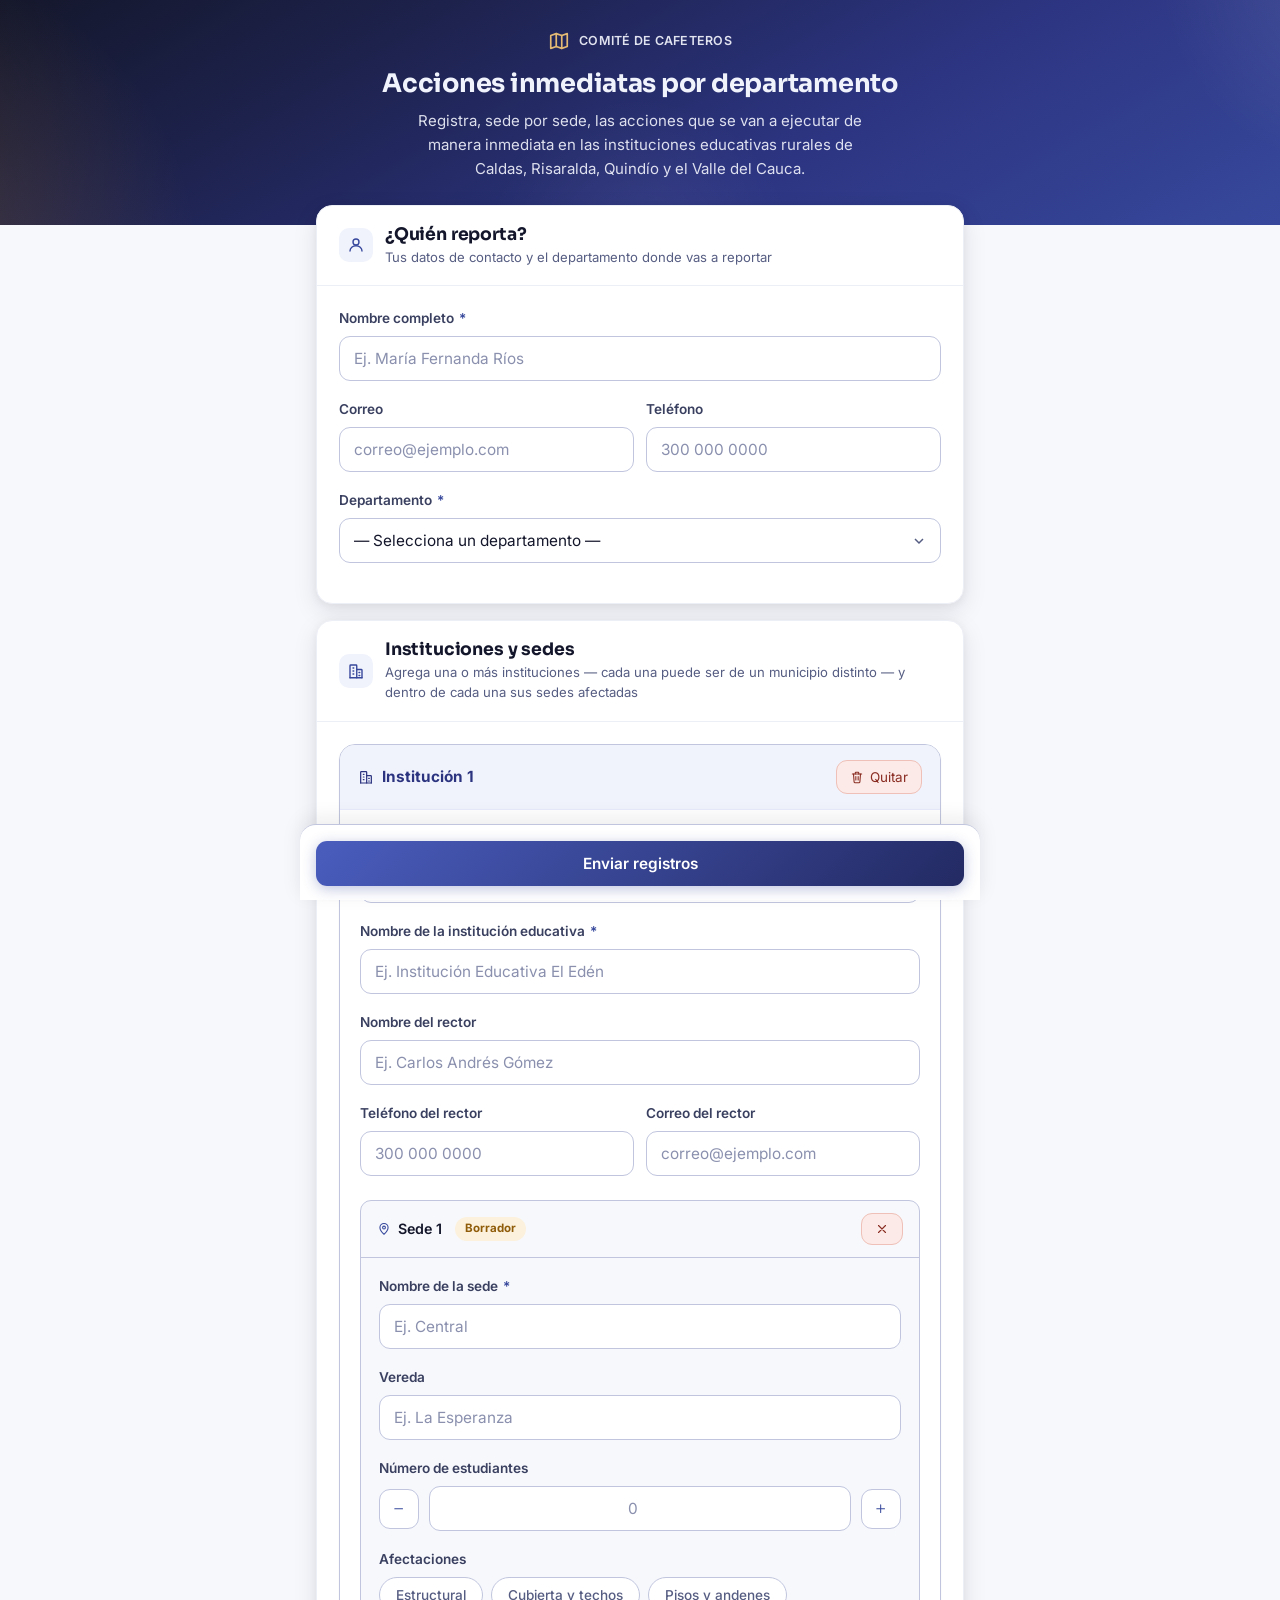
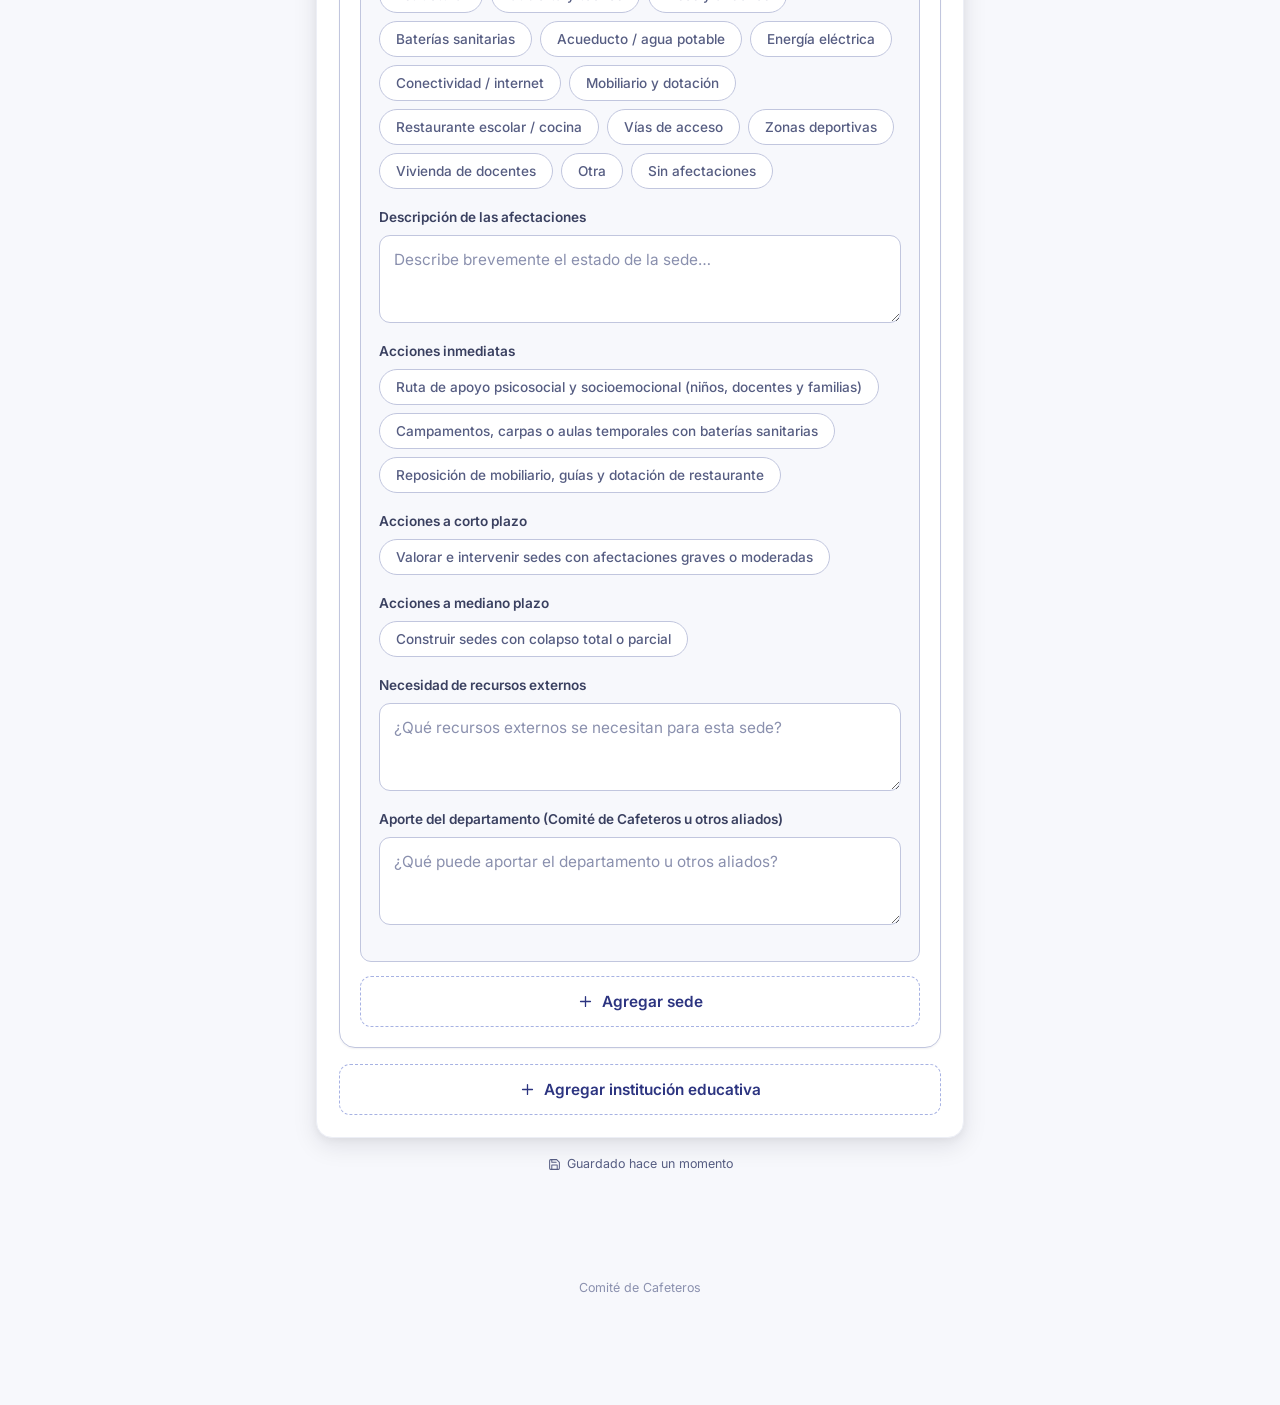
==== commit ced601ec: "Mueve el rector a nivel de institución y reemplaza el texto libre de acciones por recursos externos " ====
--- a/index.html
+++ b/index.html
@@ -201,6 +201,21 @@
         <input class="control input-institucion-otra" placeholder="Ej. Institución Educativa El Edén" />
       </div>
 
+      <div class="campo">
+        <label>Nombre del rector</label>
+        <input class="control input-rector" placeholder="Ej. Carlos Andrés Gómez" />
+      </div>
+      <div class="campo-fila">
+        <div class="campo">
+          <label>Teléfono del rector</label>
+          <input class="control input-rector-telefono" type="tel" placeholder="300 000 0000" />
+        </div>
+        <div class="campo">
+          <label>Correo del rector</label>
+          <input class="control input-rector-correo" type="email" placeholder="correo@ejemplo.com" />
+        </div>
+      </div>
+
       <div class="sedes-lista"></div>
       <button type="button" class="btn btn-agregar btn-agregar-sede">
         <svg class="icono-svg"><use href="#icono-mas"></use></svg>
@@ -232,26 +247,9 @@
         <input class="control input-sede-otra" placeholder="Ej. Central" />
       </div>
 
-      <div class="campo-fila">
-        <div class="campo">
-          <label>Vereda</label>
-          <input class="control input-vereda" placeholder="Ej. La Esperanza" />
-        </div>
-        <div class="campo">
-          <label>Nombre del rector</label>
-          <input class="control input-rector" placeholder="Ej. Carlos Andrés Gómez" />
-        </div>
-      </div>
-
-      <div class="campo-fila">
-        <div class="campo">
-          <label>Teléfono del rector</label>
-          <input class="control input-rector-telefono" type="tel" placeholder="300 000 0000" />
-        </div>
-        <div class="campo">
-          <label>Correo del rector</label>
-          <input class="control input-rector-correo" type="email" placeholder="correo@ejemplo.com" />
-        </div>
+      <div class="campo">
+        <label>Vereda</label>
+        <input class="control input-vereda" placeholder="Ej. La Esperanza" />
       </div>
 
       <div class="campo">
@@ -316,8 +314,13 @@
       </div>
 
       <div class="campo">
-        <label>Detalle adicional de acciones</label>
-        <textarea class="control textarea-acciones" placeholder="Cualquier otra acción específica para esta sede…"></textarea>
+        <label>Necesidad de recursos externos</label>
+        <textarea class="control textarea-recursos-externos" placeholder="¿Qué recursos externos se necesitan para esta sede?"></textarea>
+      </div>
+
+      <div class="campo">
+        <label>Aporte del departamento (Comité de Cafeteros u otros aliados)</label>
+        <textarea class="control textarea-aporte-departamento" placeholder="¿Qué puede aportar el departamento u otros aliados?"></textarea>
       </div>
     </div>
   </div>
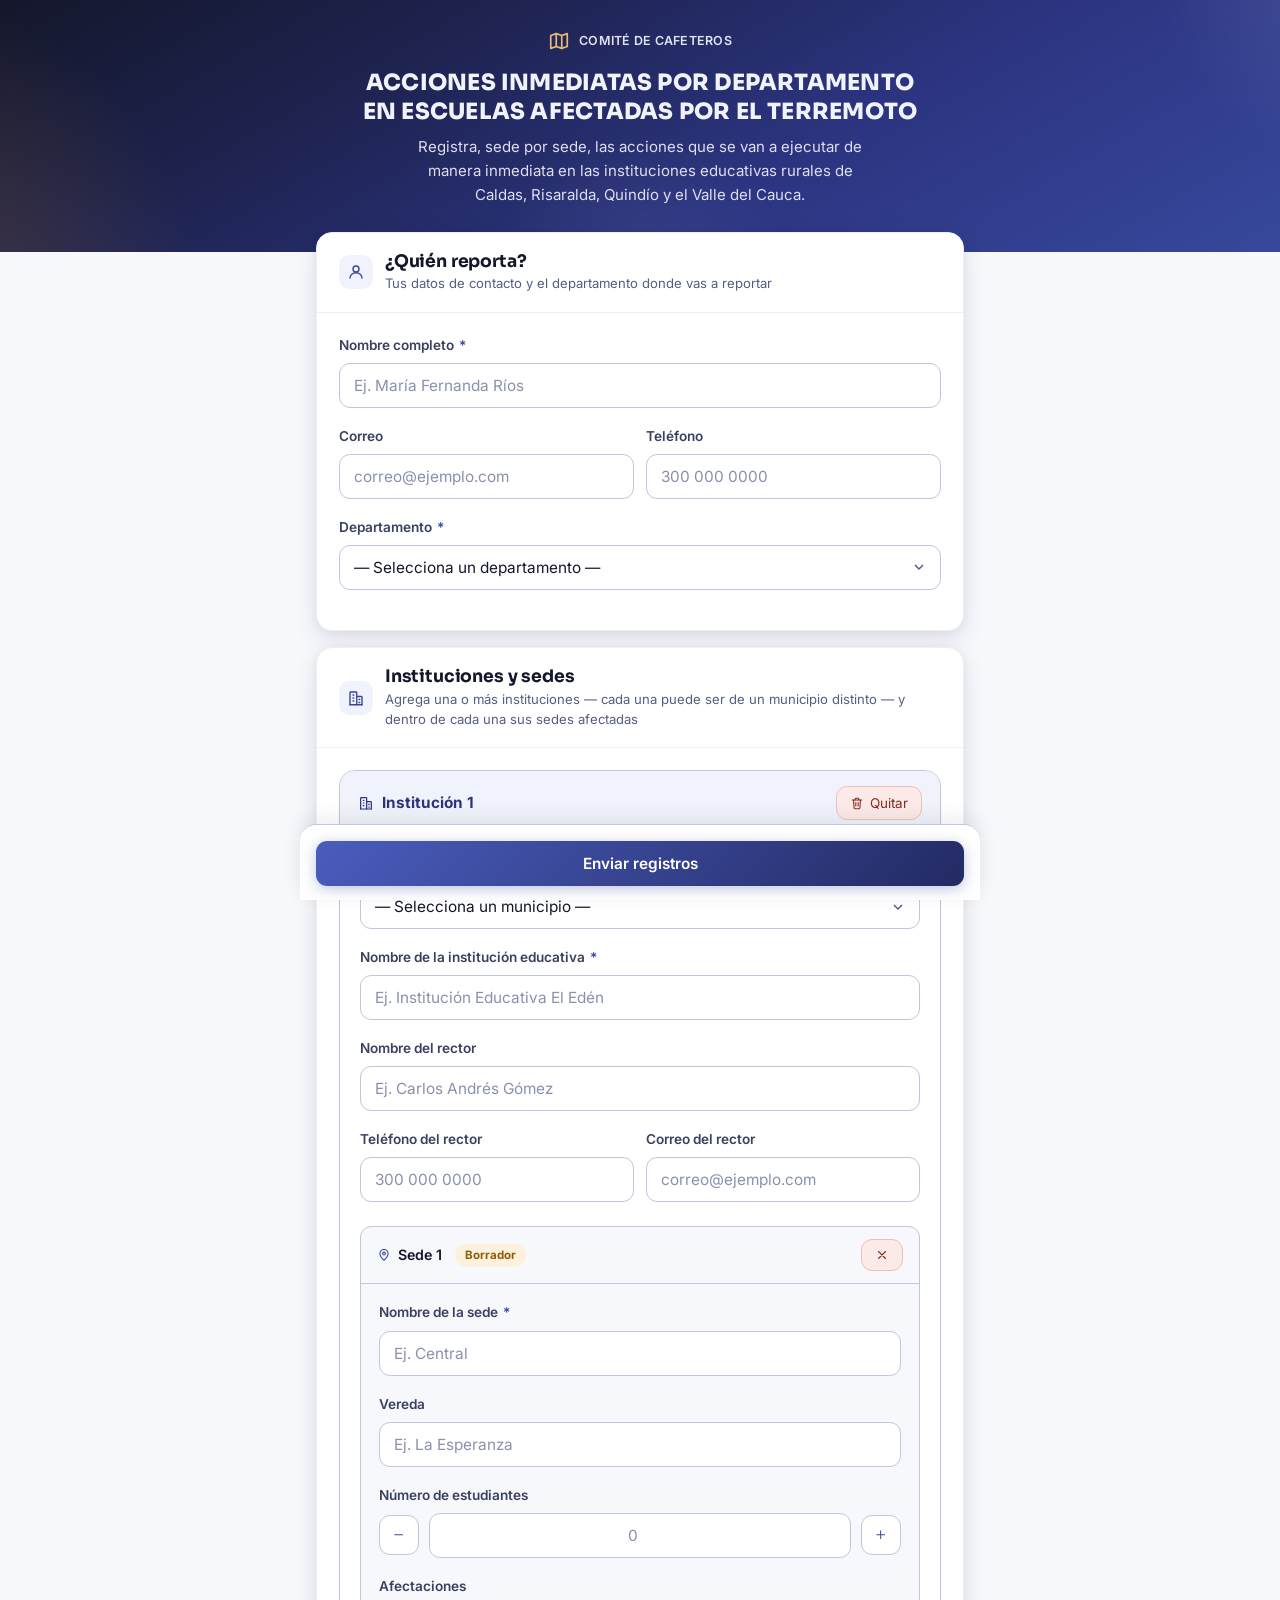
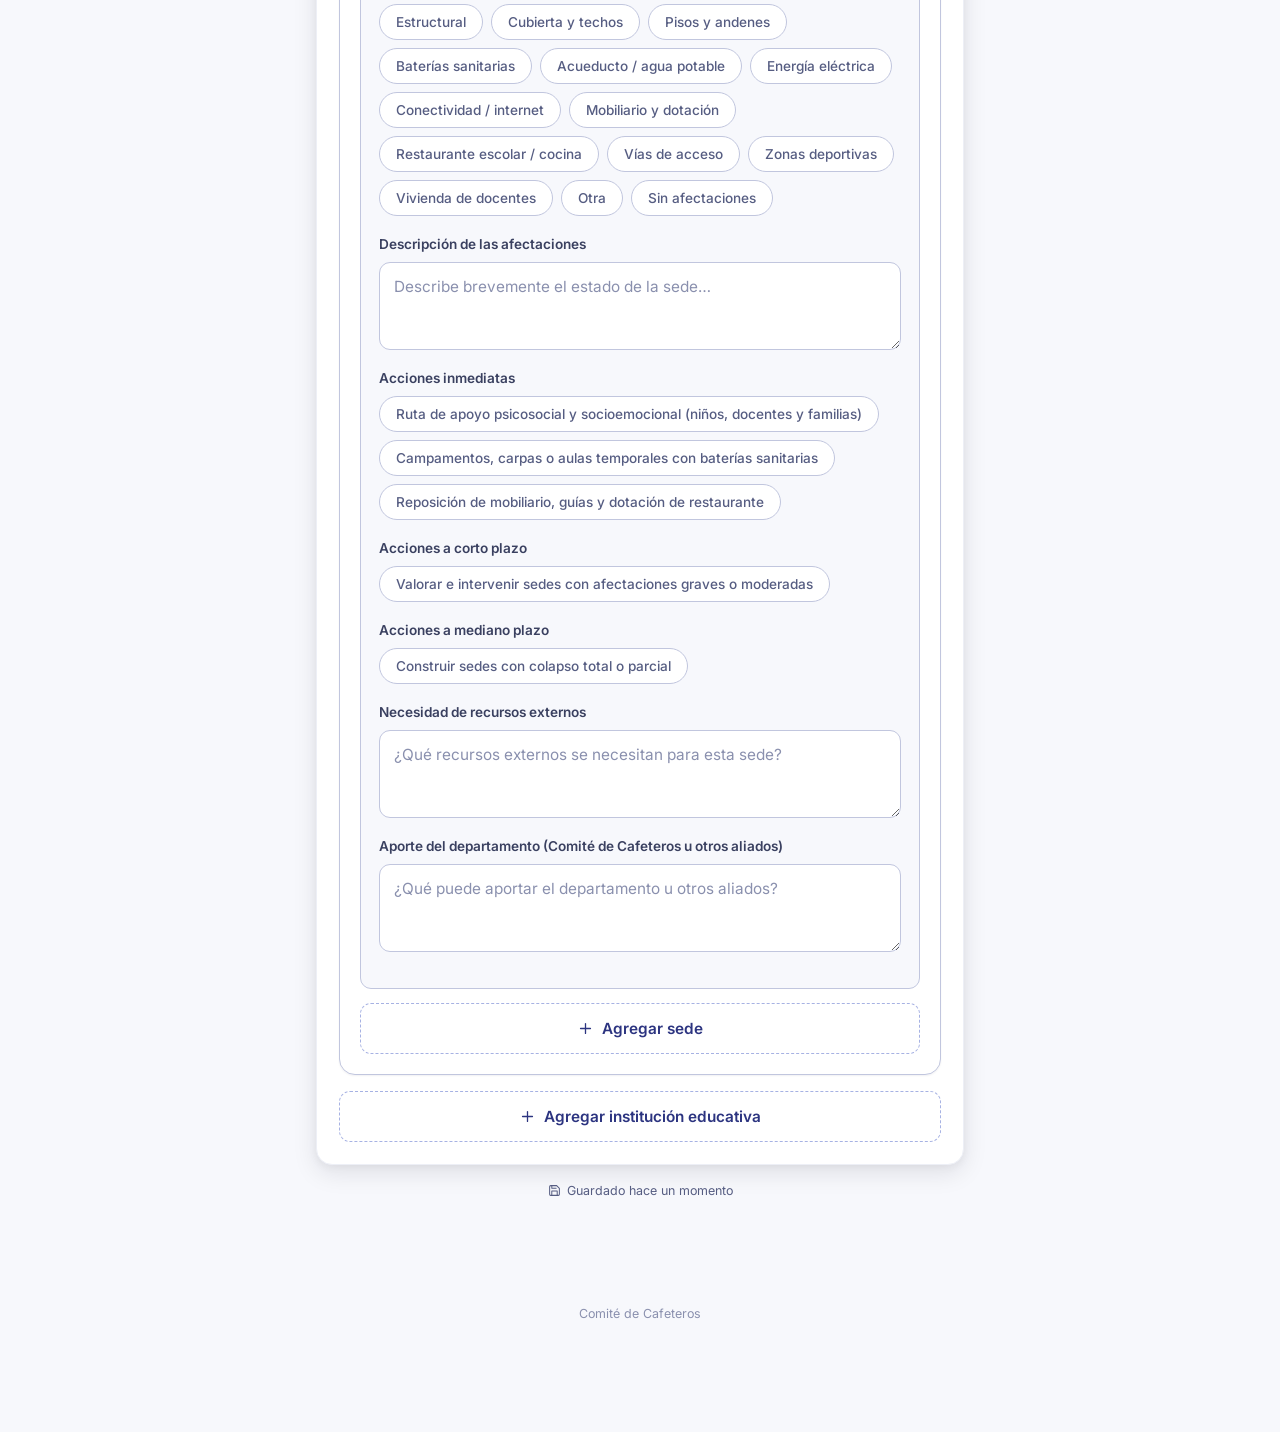
==== commit 352bd6f6: "Actualiza el título del formulario a mayúscula sostenida Co-Authored-By: Claude Sonnet 5 <noreply@an" ====
--- a/index.html
+++ b/index.html
@@ -76,7 +76,7 @@
       <svg class="icono-svg"><use href="#icono-mapa"></use></svg>
       <span>COMITÉ DE CAFETEROS</span>
     </div>
-    <h1 class="header-titulo">Acciones inmediatas por departamento</h1>
+    <h1 class="header-titulo">ACCIONES INMEDIATAS POR DEPARTAMENTO EN ESCUELAS AFECTADAS POR EL TERREMOTO</h1>
     <p class="header-sub">
       Registra, sede por sede, las acciones que se van a ejecutar de manera
       inmediata en las instituciones educativas rurales de Caldas, Risaralda,
--- a/css/formulario.css
+++ b/css/formulario.css
@@ -32,7 +32,10 @@
 .header-marca .icono-svg { width: 22px; height: 22px; color: var(--ambar-300); }
 .header-marca span { font-size: 0.78rem; font-weight: 600; letter-spacing: 0.02em; }
 
-.header-titulo { font-size: 1.6rem; font-weight: 700; margin-bottom: 10px; }
+.header-titulo {
+  font-size: 1.4rem; font-weight: 800; line-height: 1.28; letter-spacing: 0.01em;
+  max-width: 560px; margin: 0 auto 10px;
+}
 .header-sub { font-size: 0.94rem; opacity: 0.9; max-width: 480px; margin: 0 auto; line-height: 1.6; }
 
 /* ─── Contenedor principal ──────────────────── */
@@ -240,6 +243,6 @@
 
 /* ─── Responsive ─────────────────────────────── */
 @media (max-width: 380px) {
-  .header-titulo { font-size: 1.35rem; }
+  .header-titulo { font-size: 1.15rem; }
   .card-body, .institucion-body, .sede-body { padding: 15px; }
 }
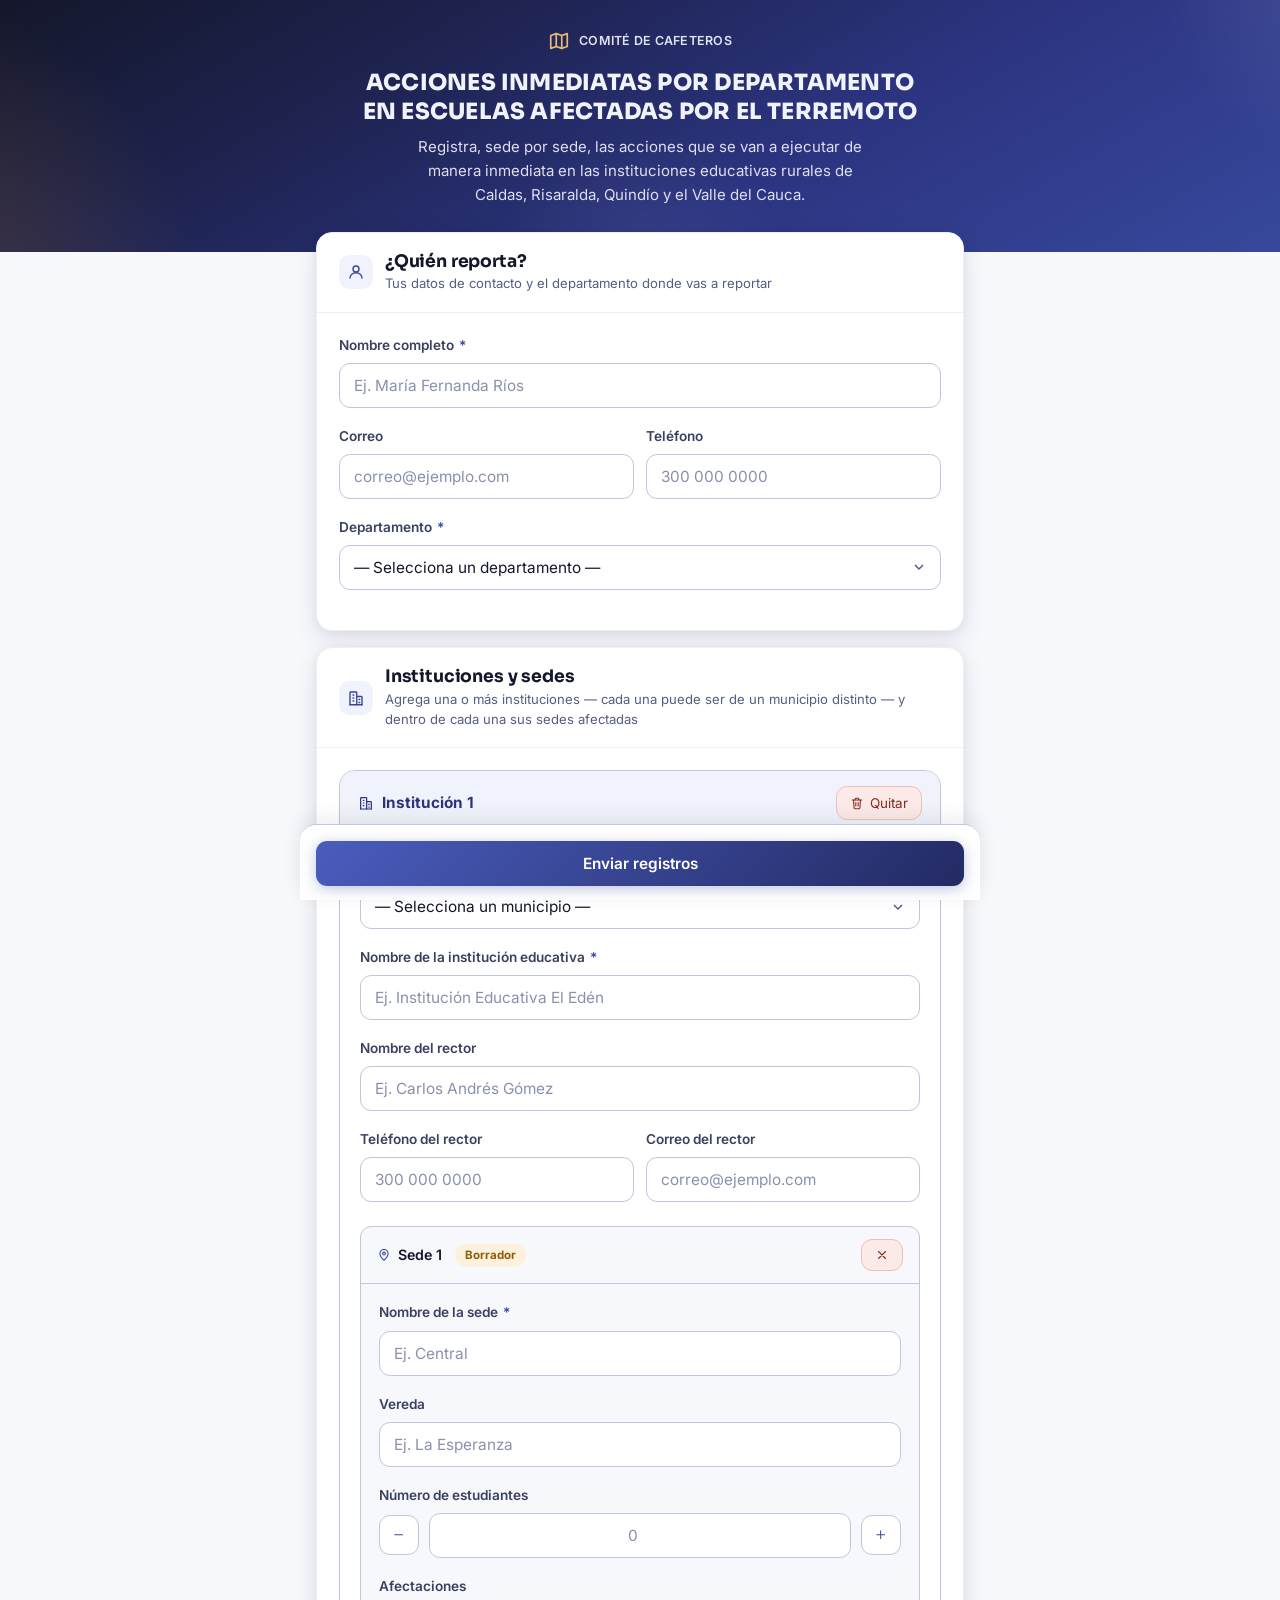
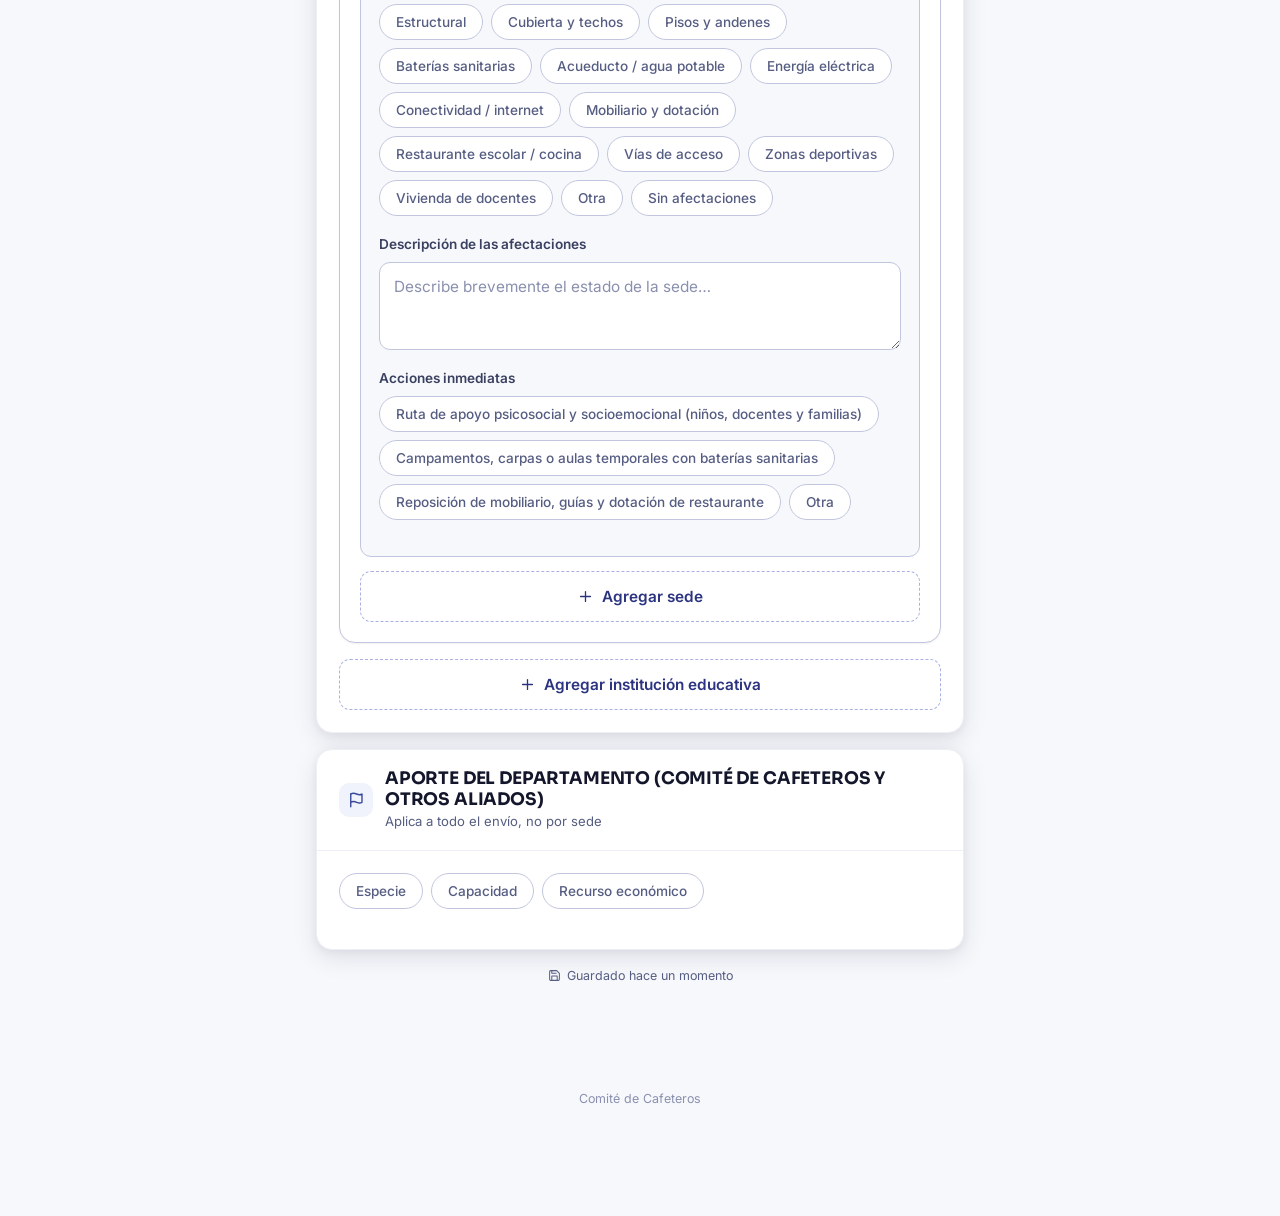
==== commit a5be0a07: "Quita corto/mediano plazo y recursos externos; agrega "Otra" con texto libre y aporte del departamen" ====
--- a/index.html
+++ b/index.html
@@ -145,6 +145,26 @@
           <svg class="icono-svg"><use href="#icono-mas"></use></svg>
           Agregar institución educativa
         </button>
+      </div>
+    </section>
+
+    <!-- ═══ Aporte del departamento (única vez, para todo el envío) ═══ -->
+    <section class="card">
+      <div class="card-head">
+        <div class="icono"><svg class="icono-svg"><use href="#icono-bandera"></use></svg></div>
+        <div>
+          <h2>APORTE DEL DEPARTAMENTO (COMITÉ DE CAFETEROS Y OTROS ALIADOS)</h2>
+          <div class="card-head-sub">Aplica a todo el envío, no por sede</div>
+        </div>
+      </div>
+      <div class="card-body">
+        <div class="campo">
+          <div class="chips">
+            <button type="button" class="chip chip-aporte-departamento" data-valor="Especie">Especie</button>
+            <button type="button" class="chip chip-aporte-departamento" data-valor="Capacidad">Capacidad</button>
+            <button type="button" class="chip chip-aporte-departamento" data-valor="Recurso económico">Recurso económico</button>
+          </div>
+        </div>
       </div>
     </section>
 
@@ -296,31 +316,11 @@
           <button type="button" class="chip chip-accion" data-valor="Ruta de apoyo psicosocial y socioemocional para niños, docentes y familias">Ruta de apoyo psicosocial y socioemocional (niños, docentes y familias)</button>
           <button type="button" class="chip chip-accion" data-valor="Campamentos, carpas o aulas temporales con baterías sanitarias temporales">Campamentos, carpas o aulas temporales con baterías sanitarias</button>
           <button type="button" class="chip chip-accion" data-valor="Reposición de mobiliario, guías y dotación de restaurante u otros elementos afectados">Reposición de mobiliario, guías y dotación de restaurante</button>
-        </div>
-      </div>
-
-      <div class="campo">
-        <label>Acciones a corto plazo</label>
-        <div class="chips chips-acciones-grupo">
-          <button type="button" class="chip chip-accion" data-valor="Valorar e intervenir las sedes con afectaciones graves o moderadas">Valorar e intervenir sedes con afectaciones graves o moderadas</button>
-        </div>
-      </div>
-
-      <div class="campo">
-        <label>Acciones a mediano plazo</label>
-        <div class="chips chips-acciones-grupo">
-          <button type="button" class="chip chip-accion" data-valor="Construir las sedes que sufrieron colapso total o parcial">Construir sedes con colapso total o parcial</button>
-        </div>
-      </div>
-
-      <div class="campo">
-        <label>Necesidad de recursos externos</label>
-        <textarea class="control textarea-recursos-externos" placeholder="¿Qué recursos externos se necesitan para esta sede?"></textarea>
-      </div>
-
-      <div class="campo">
-        <label>Aporte del departamento (Comité de Cafeteros u otros aliados)</label>
-        <textarea class="control textarea-aporte-departamento" placeholder="¿Qué puede aportar el departamento u otros aliados?"></textarea>
+          <button type="button" class="chip chip-accion" data-valor="Otra" data-chip-otra>Otra</button>
+        </div>
+        <div class="campo campo-accion-otra oculto">
+          <textarea class="control textarea-accion-otra" placeholder="Describe la otra acción inmediata…"></textarea>
+        </div>
       </div>
     </div>
   </div>
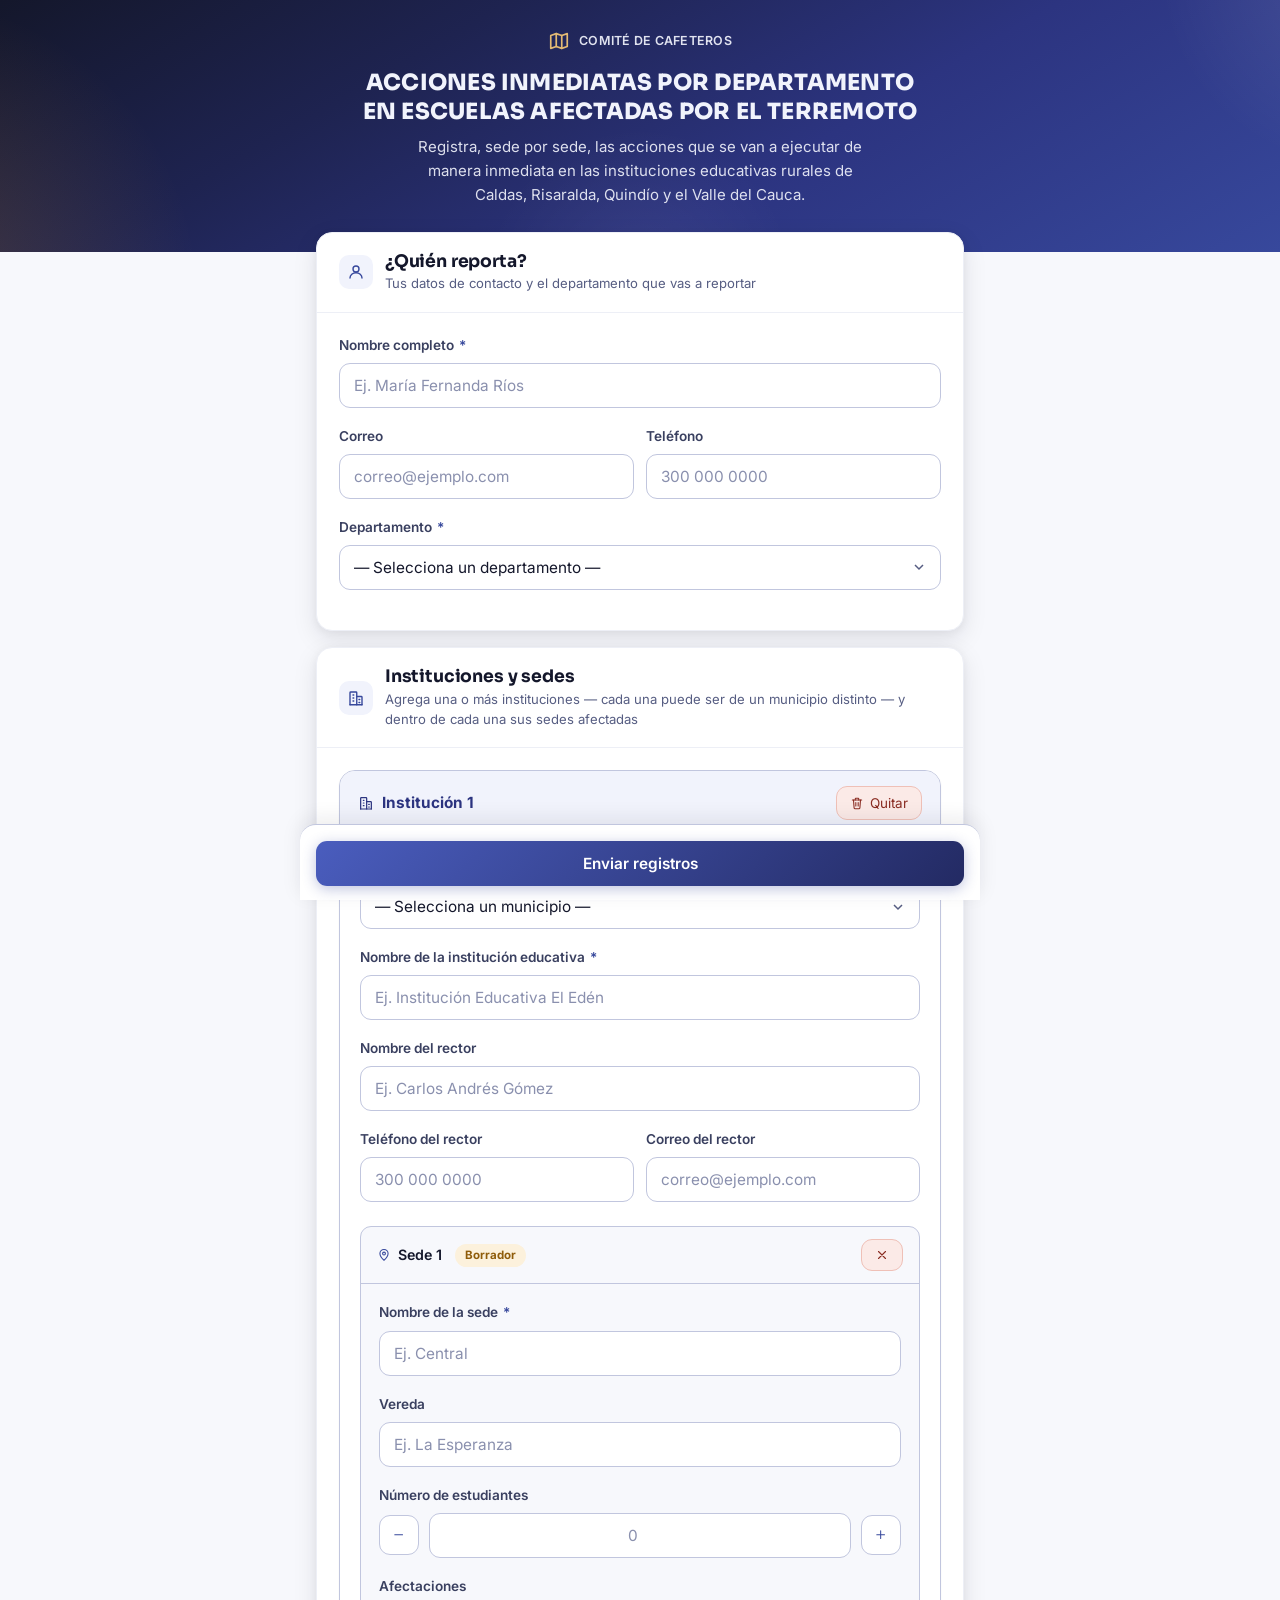
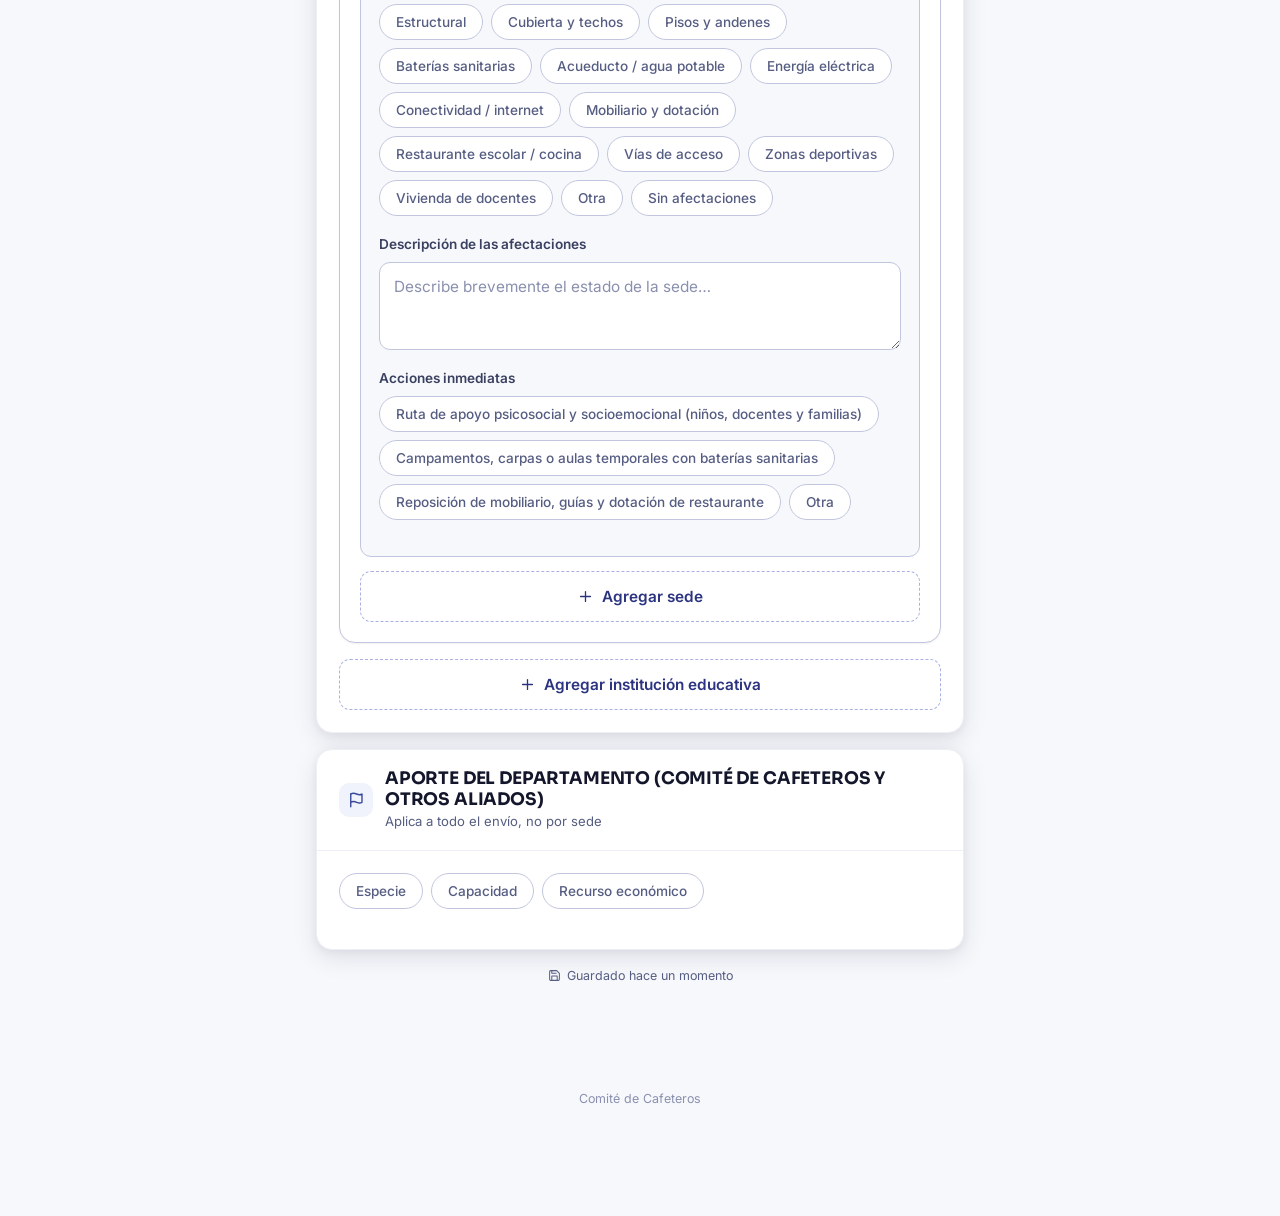
==== commit 1bb84936: "Cambia "departamento donde vas a reportar" por "departamento que vas a reportar" Co-Authored-By: Cla" ====
--- a/index.html
+++ b/index.html
@@ -96,7 +96,7 @@
         <div class="icono"><svg class="icono-svg"><use href="#icono-usuario"></use></svg></div>
         <div>
           <h2>¿Quién reporta?</h2>
-          <div class="card-head-sub">Tus datos de contacto y el departamento donde vas a reportar</div>
+          <div class="card-head-sub">Tus datos de contacto y el departamento que vas a reportar</div>
         </div>
       </div>
       <div class="card-body">
@@ -318,7 +318,7 @@
           <button type="button" class="chip chip-accion" data-valor="Reposición de mobiliario, guías y dotación de restaurante u otros elementos afectados">Reposición de mobiliario, guías y dotación de restaurante</button>
           <button type="button" class="chip chip-accion" data-valor="Otra" data-chip-otra>Otra</button>
         </div>
-        <div class="campo campo-accion-otra oculto">
+        <div class="campo-accion-otra oculto">
           <textarea class="control textarea-accion-otra" placeholder="Describe la otra acción inmediata…"></textarea>
         </div>
       </div>
--- a/css/formulario.css
+++ b/css/formulario.css
@@ -121,6 +121,11 @@
 .chip[data-sin-afectaciones].activo { border-color: var(--exito); background: var(--exito); box-shadow: 0 2px 8px rgba(47,122,79,0.28); }
 @keyframes chip-pop { 0% { transform: scale(0.9); } 55% { transform: scale(1.05); } 100% { transform: scale(1); } }
 
+/* Texto libre revelado por un chip "Otra" (p. ej. Acciones inmediatas):
+   una franja pegada al grupo de chips, no un .campo suelto más. */
+.campo-accion-otra { margin-top: 10px; padding-left: 12px; border-left: 2px solid var(--indigo-200); }
+.campo-accion-otra .control { min-height: 72px; }
+
 /* ─── Botones ───────────────────────────────── */
 .btn {
   display: inline-flex; align-items: center; justify-content: center; gap: 8px;
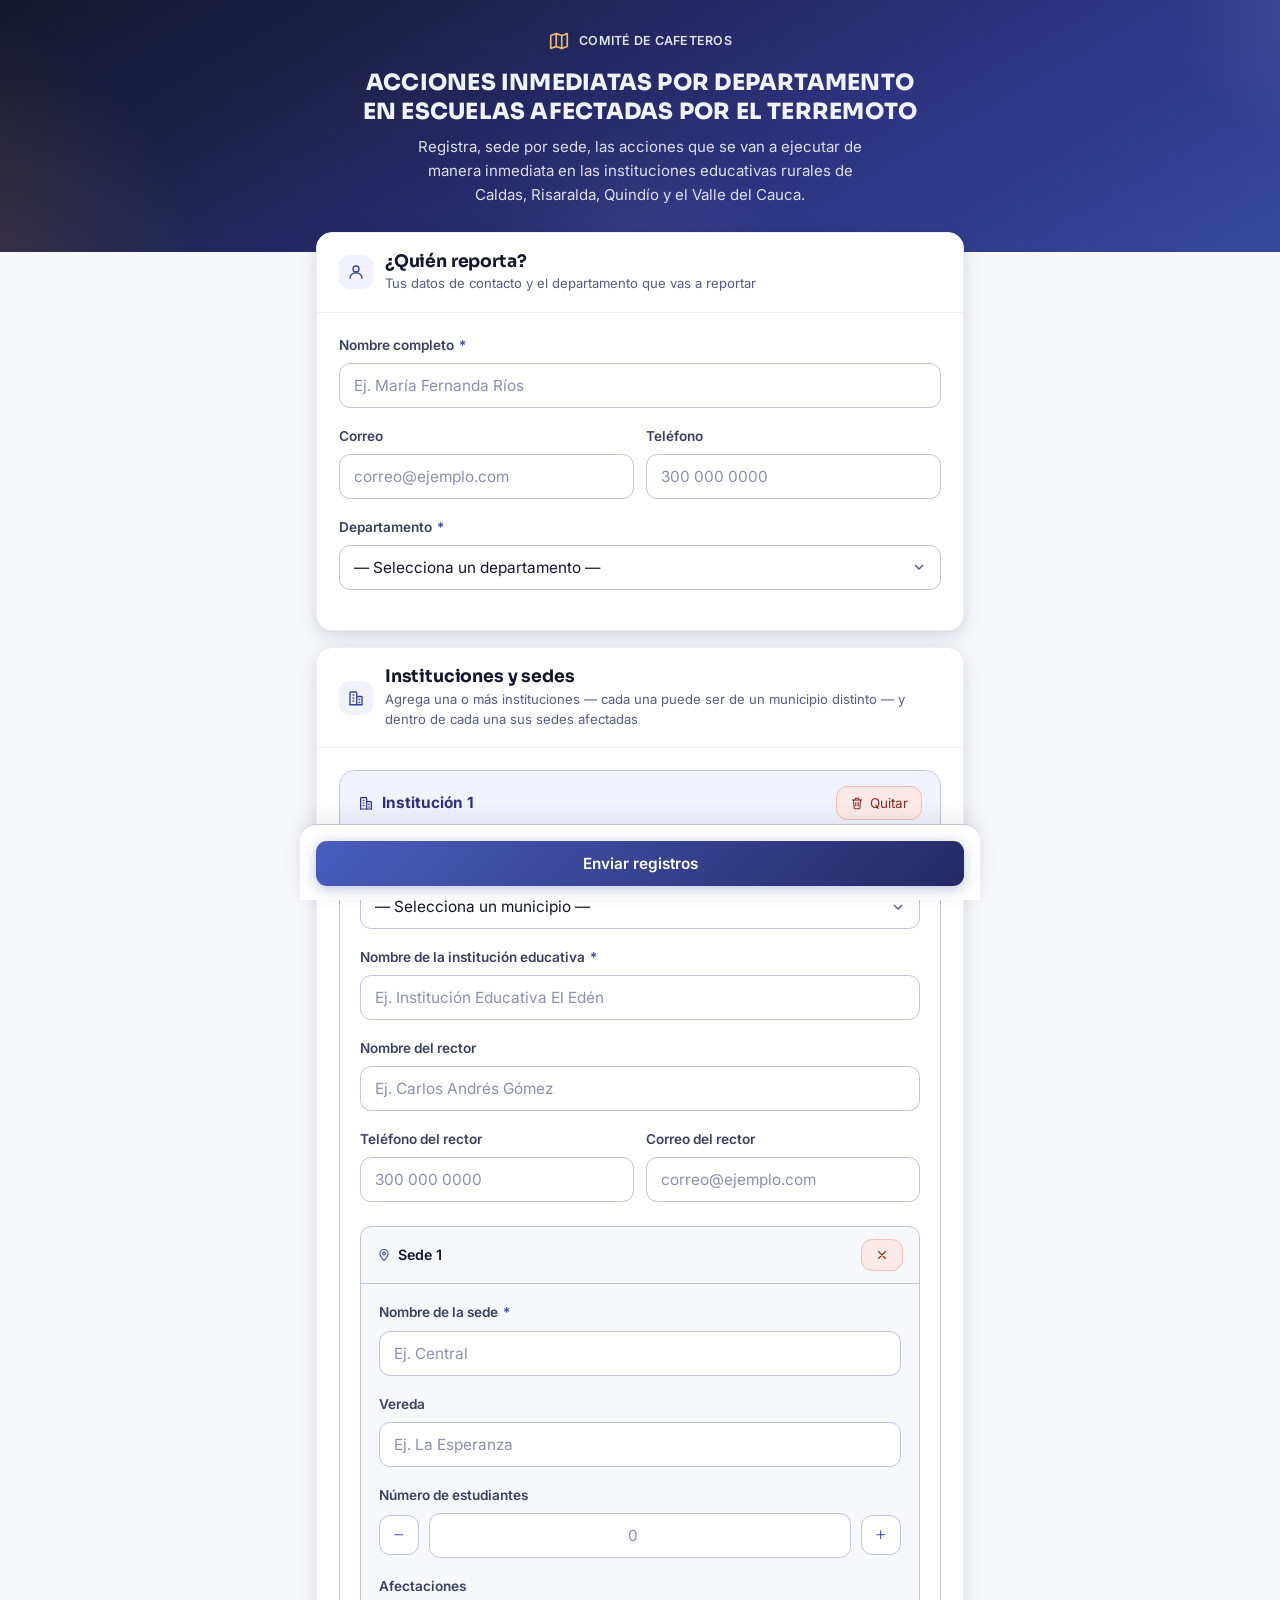
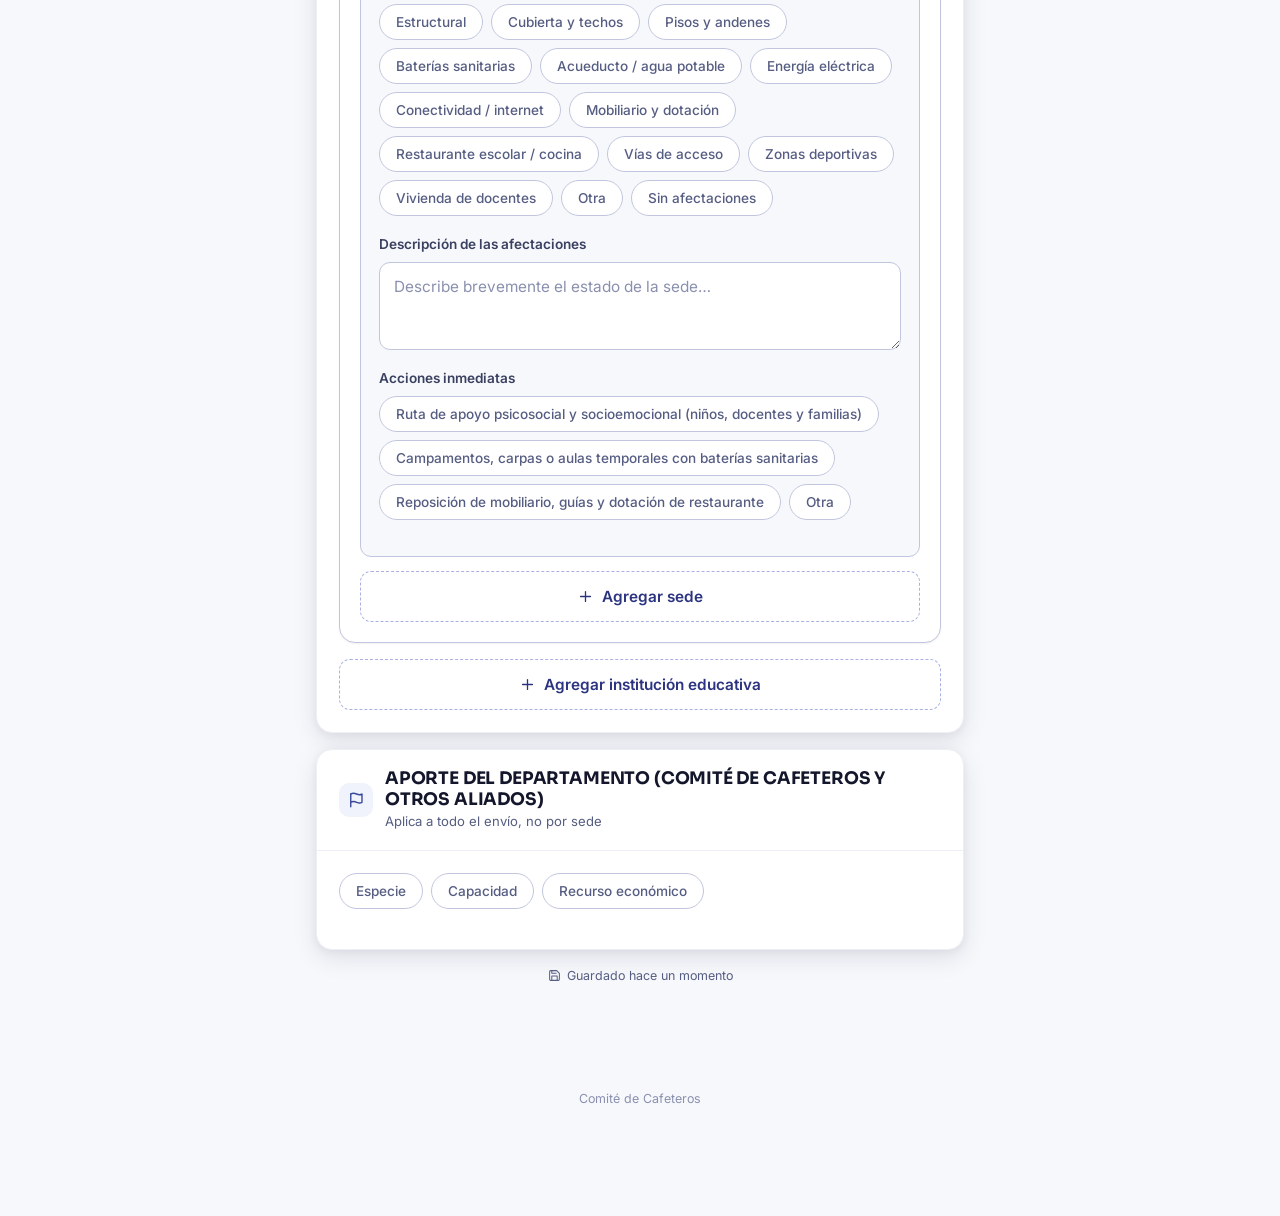
==== commit de788dfe: "Quita el estado Borrador/Completo, rediseña el dashboard y agrega autocompletados Estado (Borrador/C" ====
--- a/index.html
+++ b/index.html
@@ -251,7 +251,6 @@
       <div class="titulo">
         <svg class="icono-svg"><use href="#icono-marcador"></use></svg>
         <span class="numero-sede">Sede</span>
-        <span class="badge-estado borrador badge-estado-sede">Borrador</span>
       </div>
       <button type="button" class="btn-peligro btn-quitar-sede">
         <svg class="icono-svg"><use href="#icono-x"></use></svg>
--- a/css/formulario.css
+++ b/css/formulario.css
@@ -178,10 +178,6 @@
 .sede-head .titulo .icono-svg { width: 14px; height: 14px; color: var(--indigo-600); }
 .sede-body { padding: 18px; }
 
-.badge-estado { font-size: 0.72rem; font-weight: 700; padding: 3px 10px; border-radius: var(--radio-pill); margin-left: 6px; white-space: nowrap; }
-.badge-estado.borrador { color: var(--alerta-ink); background: var(--alerta-bg); }
-.badge-estado.completo { color: var(--exito-ink); background: var(--exito-bg); }
-
 /* ─── Alertas / mensajes ─────────────────────── */
 .alerta { border-radius: var(--radio-sm); padding: 13px 16px; font-size: 0.87rem; margin-bottom: 16px; display: flex; align-items: flex-start; gap: 10px; font-weight: 500; animation: entrada-bloque 0.3s var(--ease-out); }
 .alerta .icono-svg { width: 17px; height: 17px; margin-top: 1px; flex-shrink: 0; }
